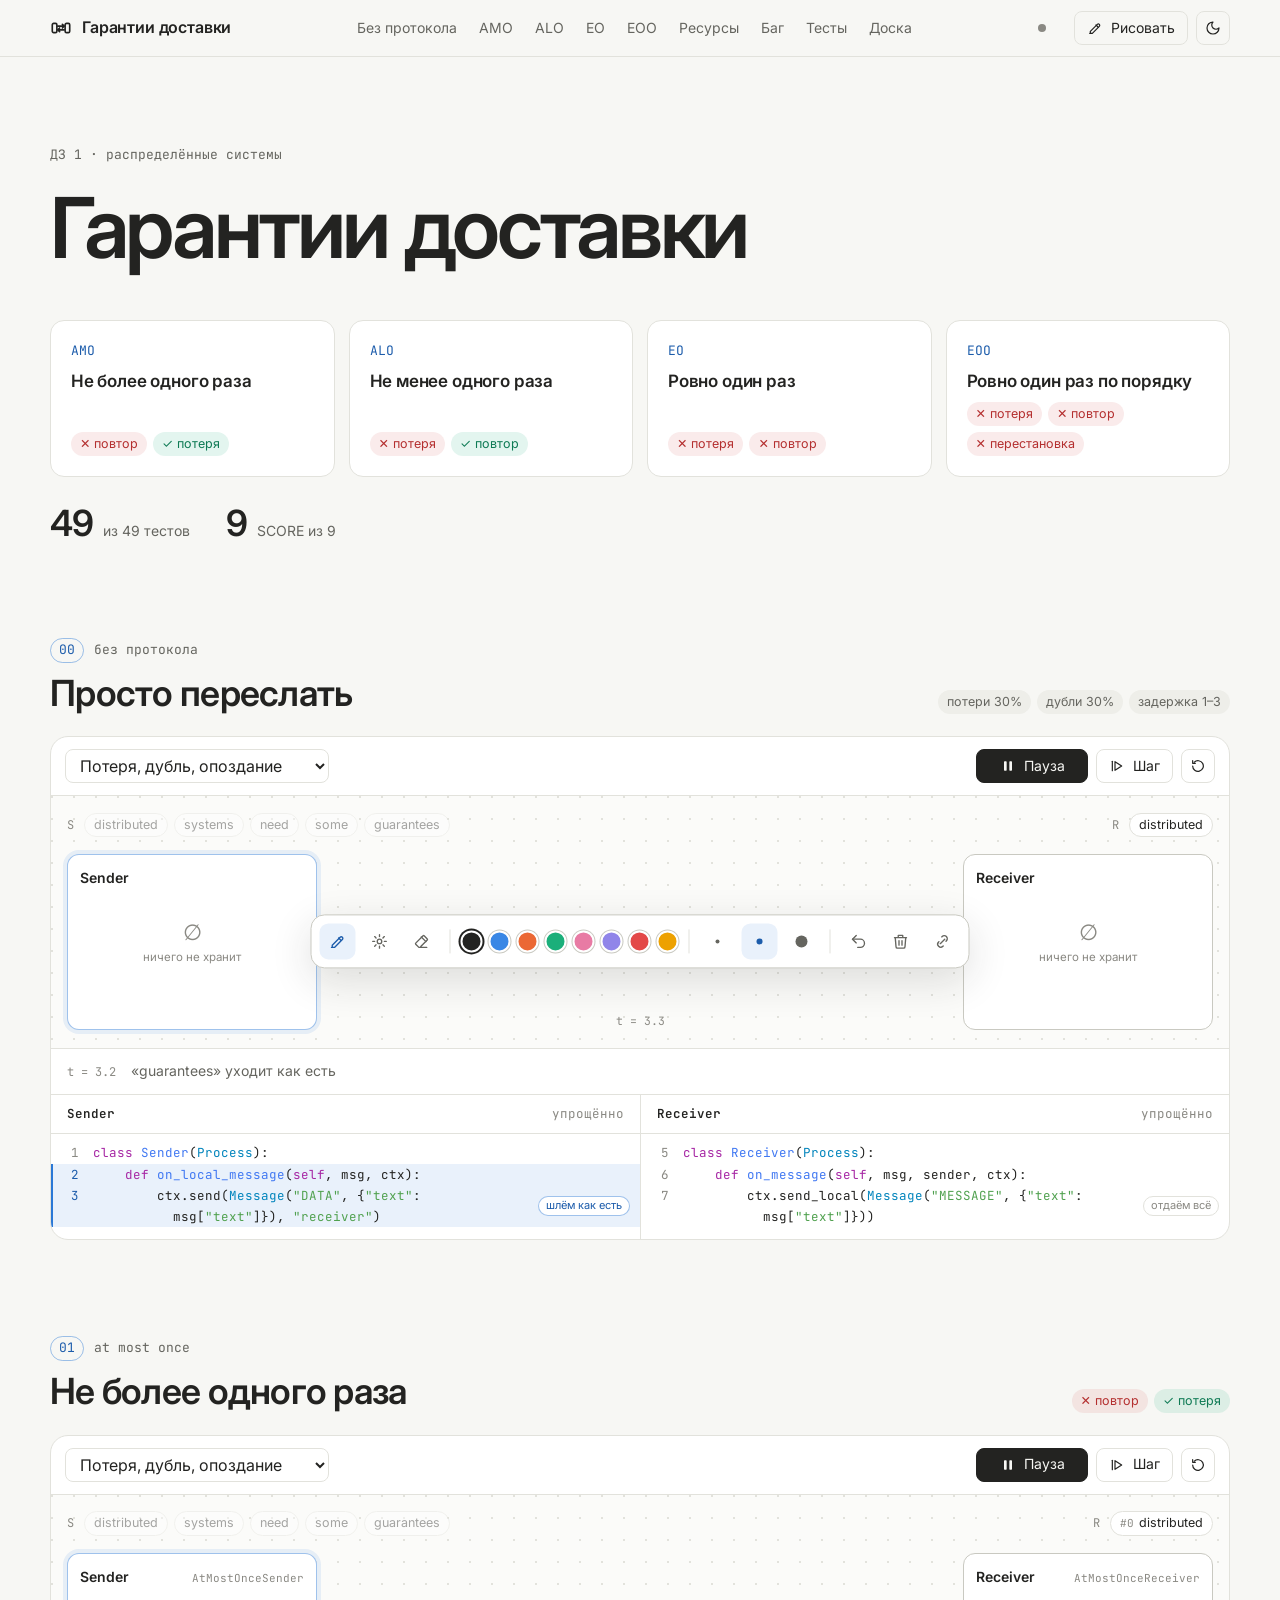
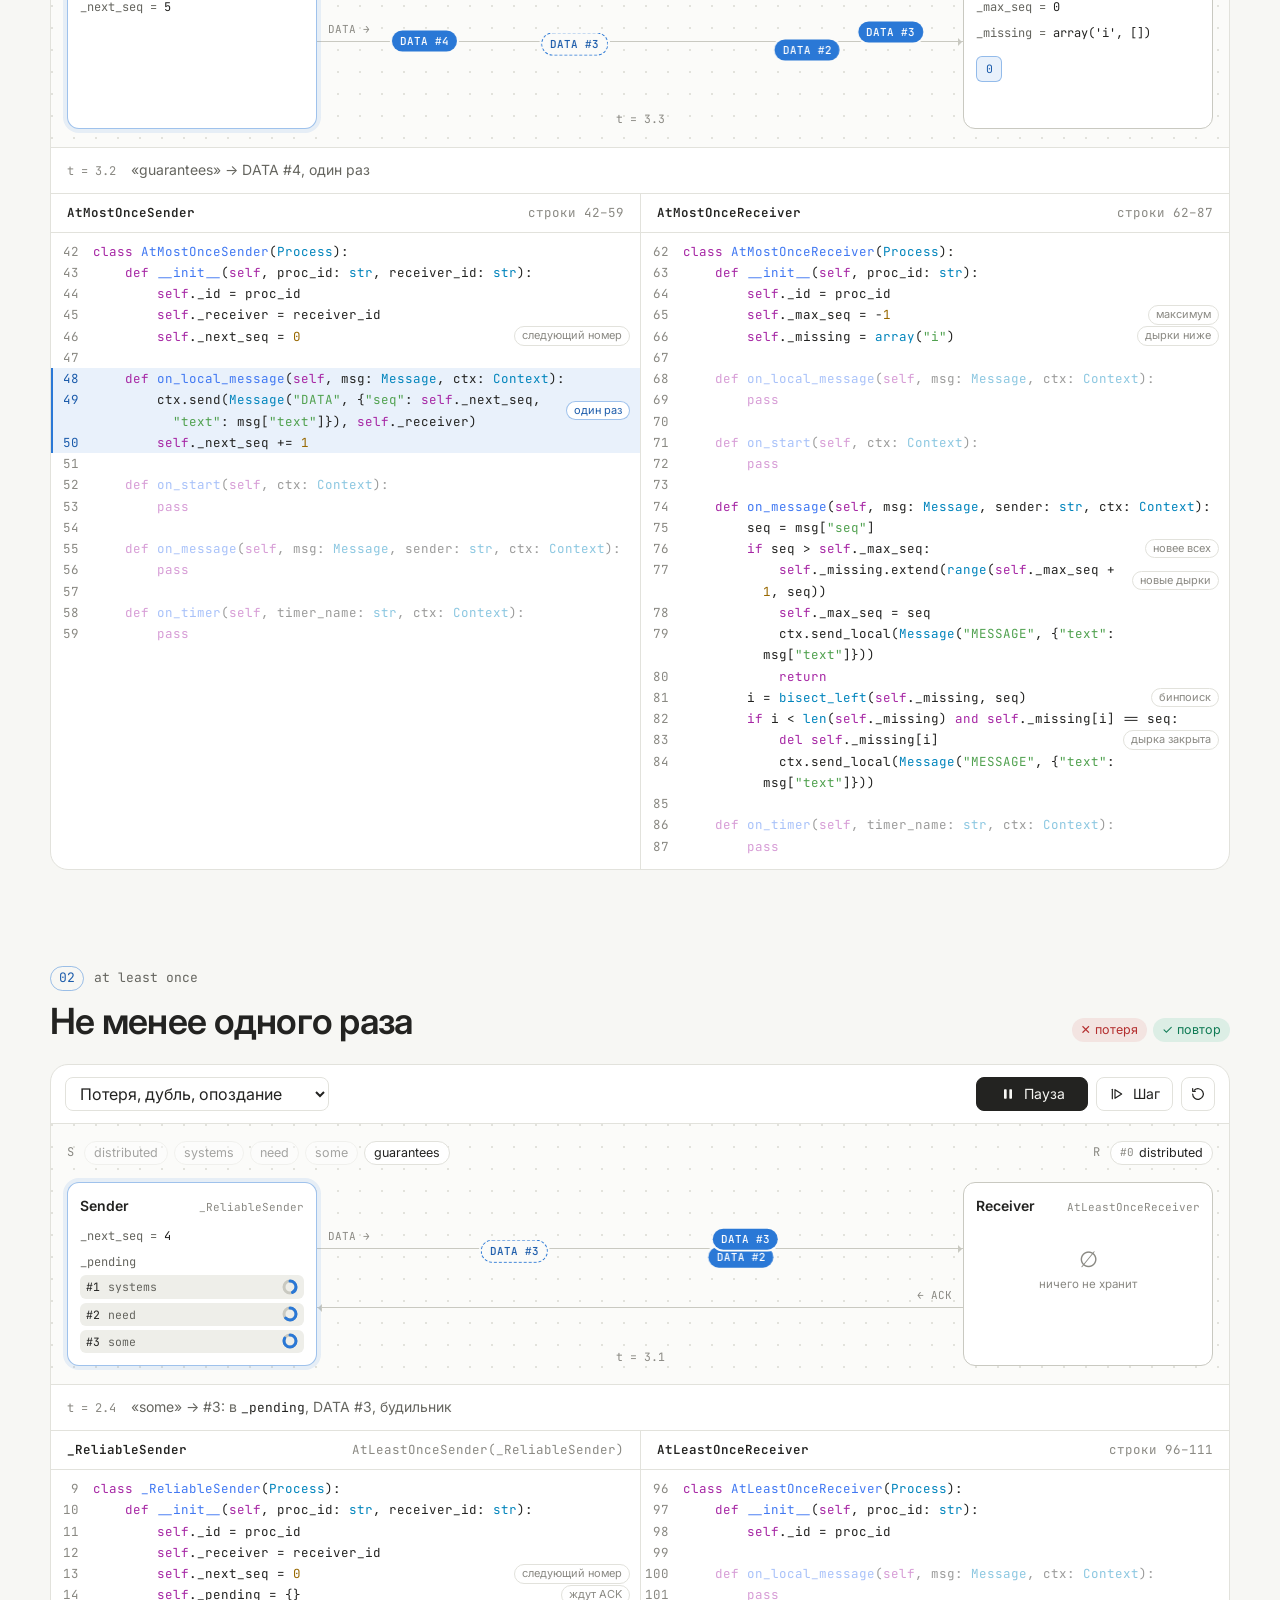
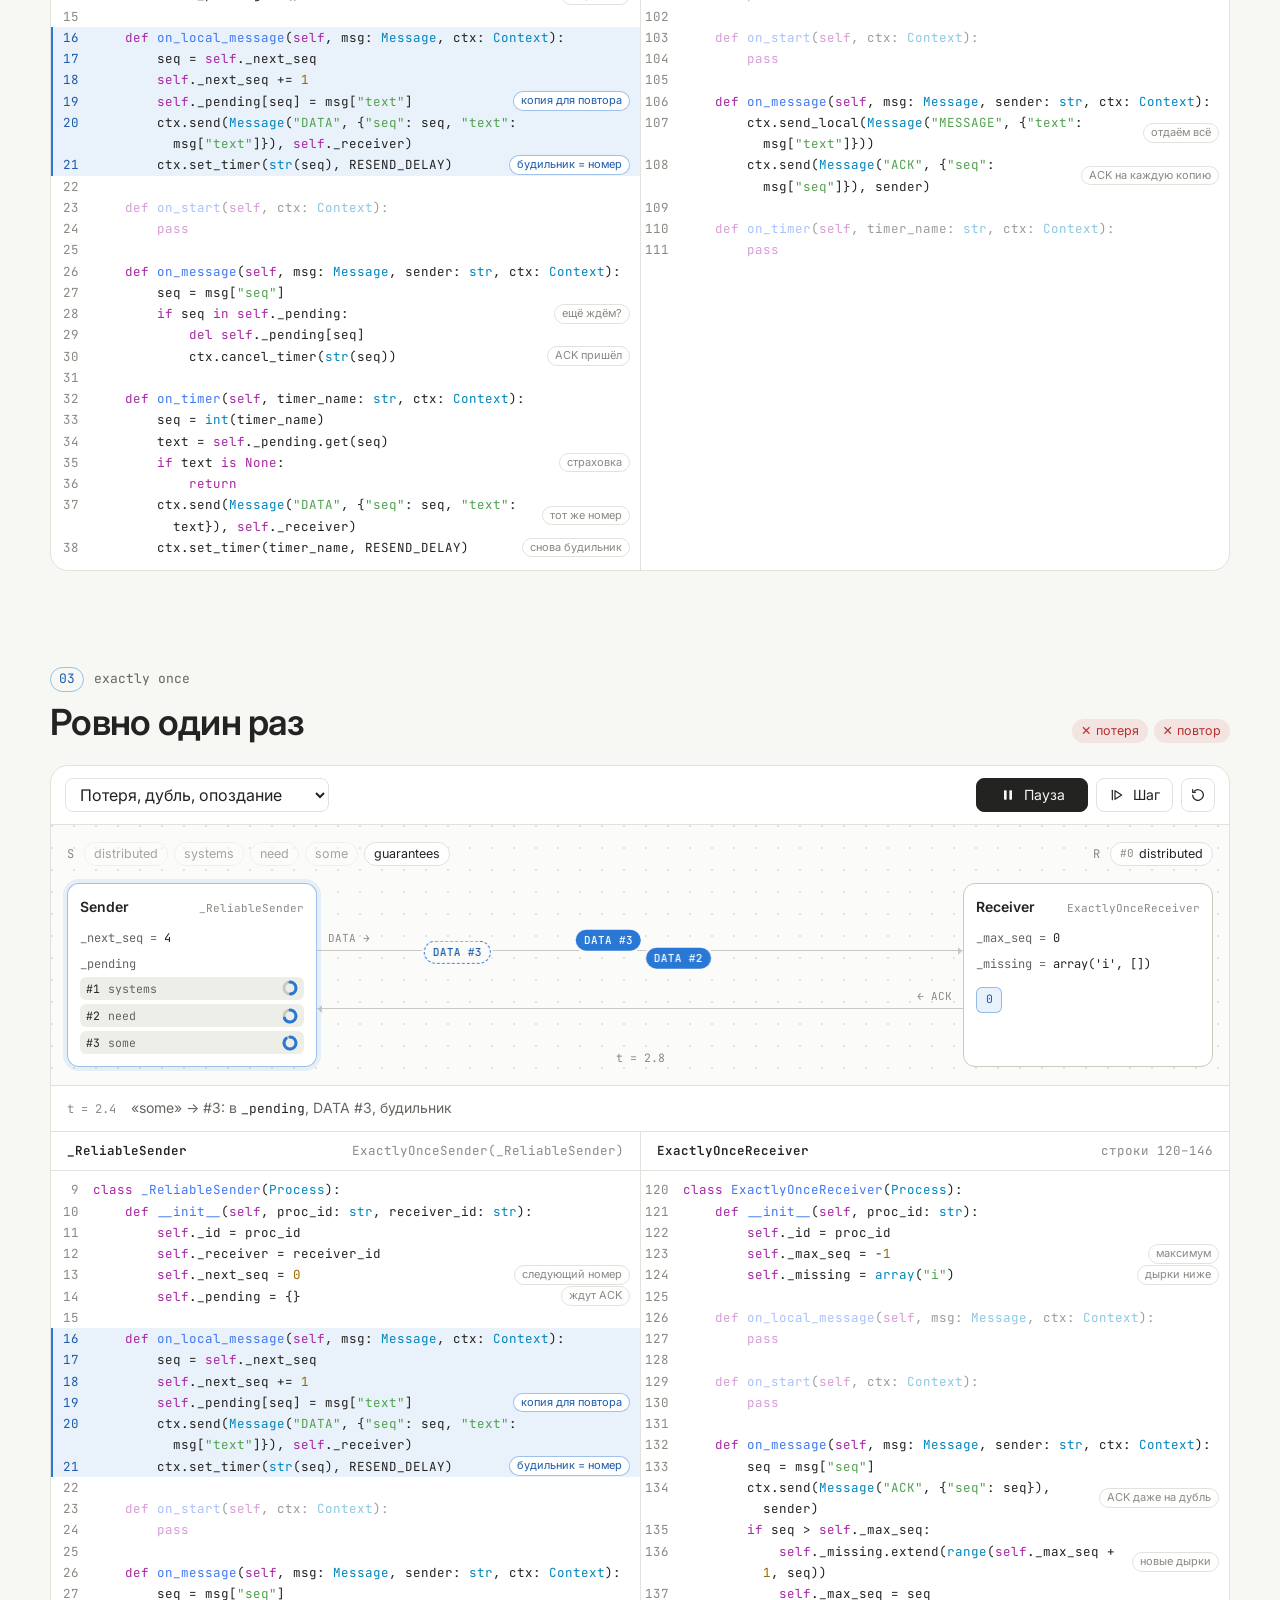
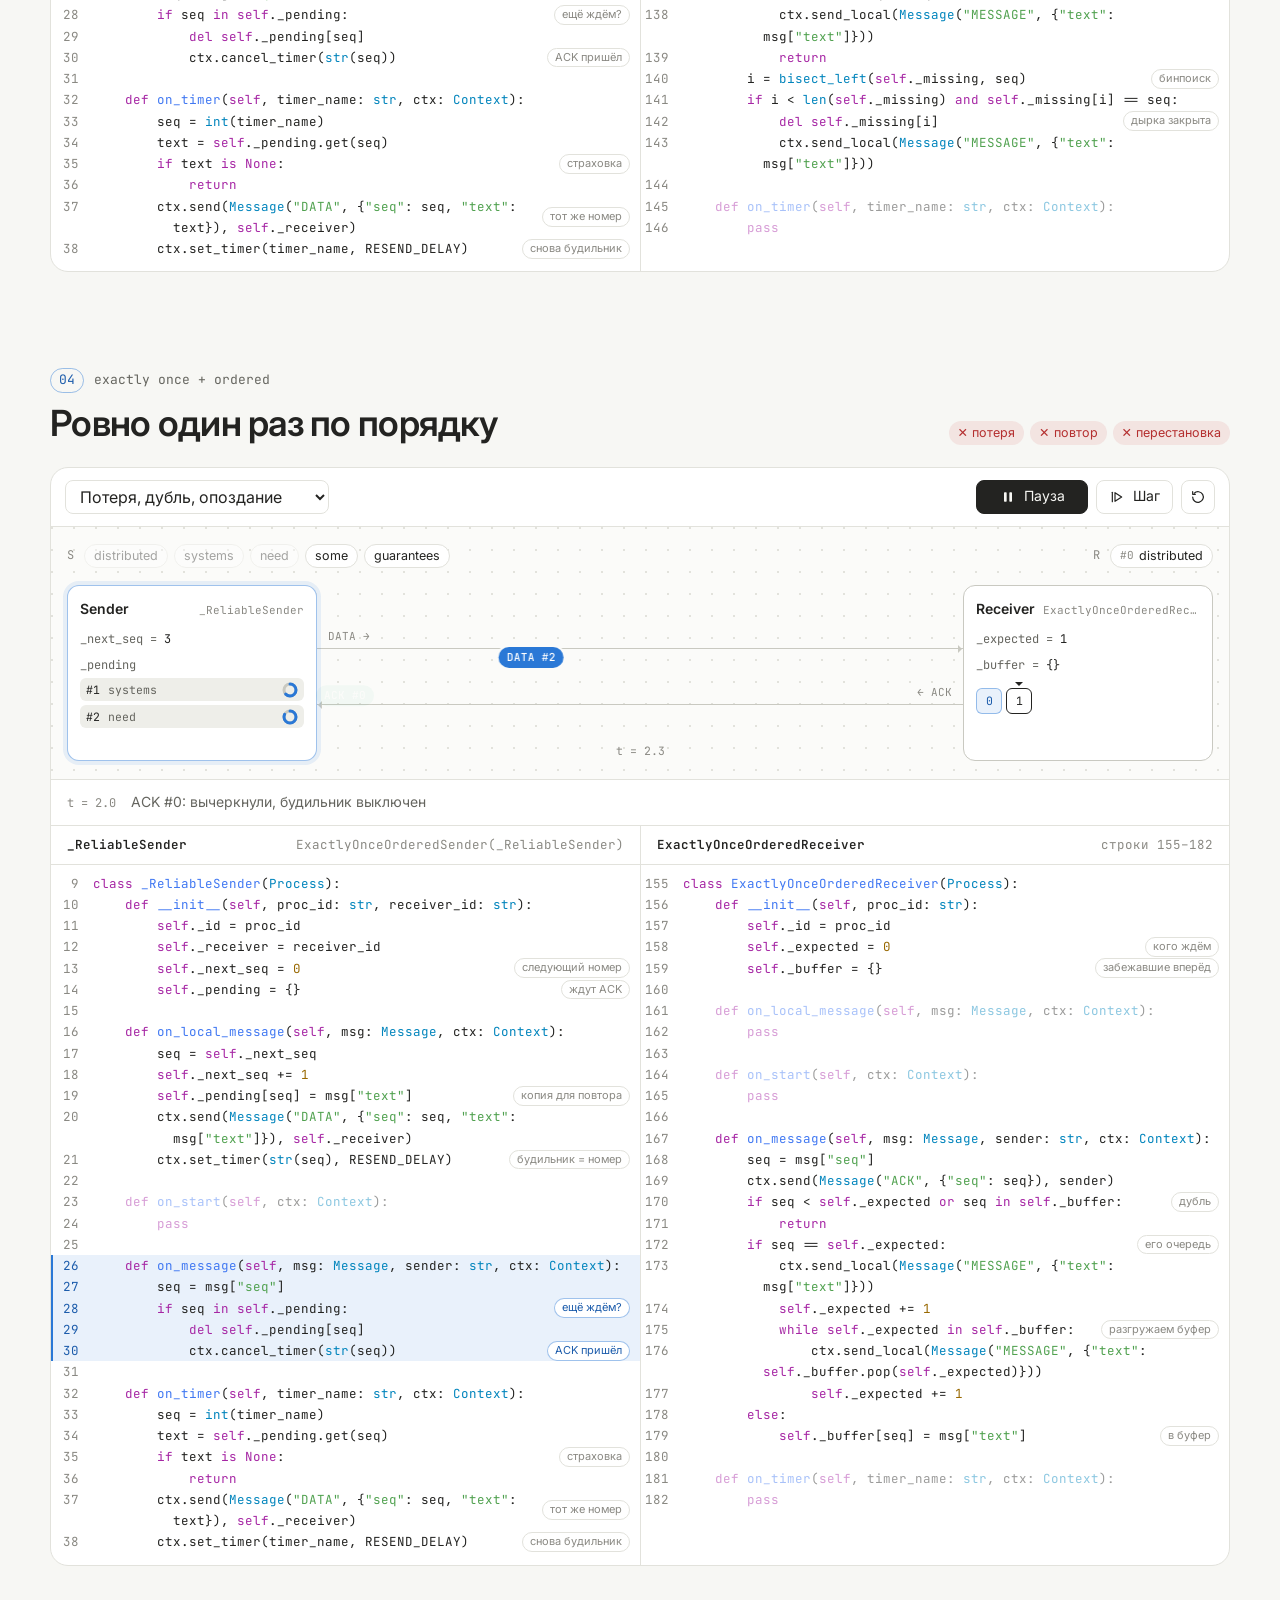
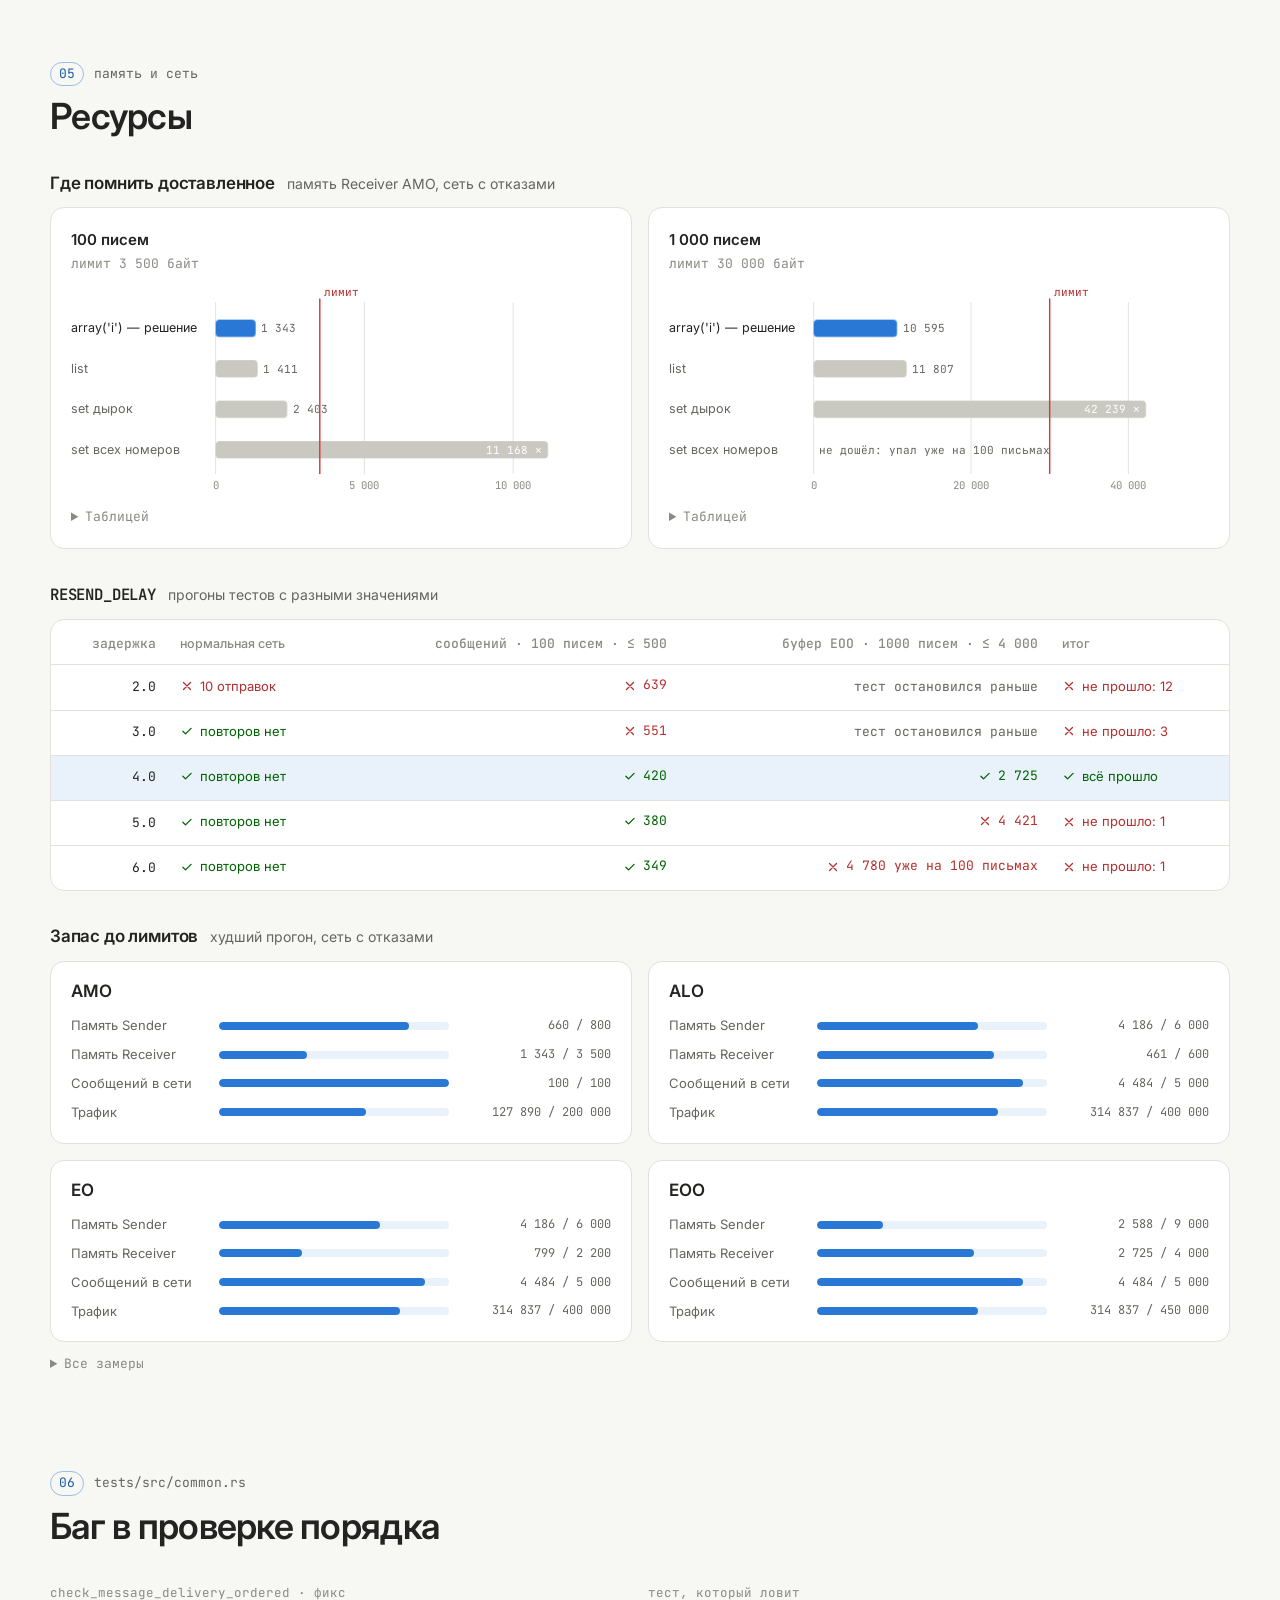
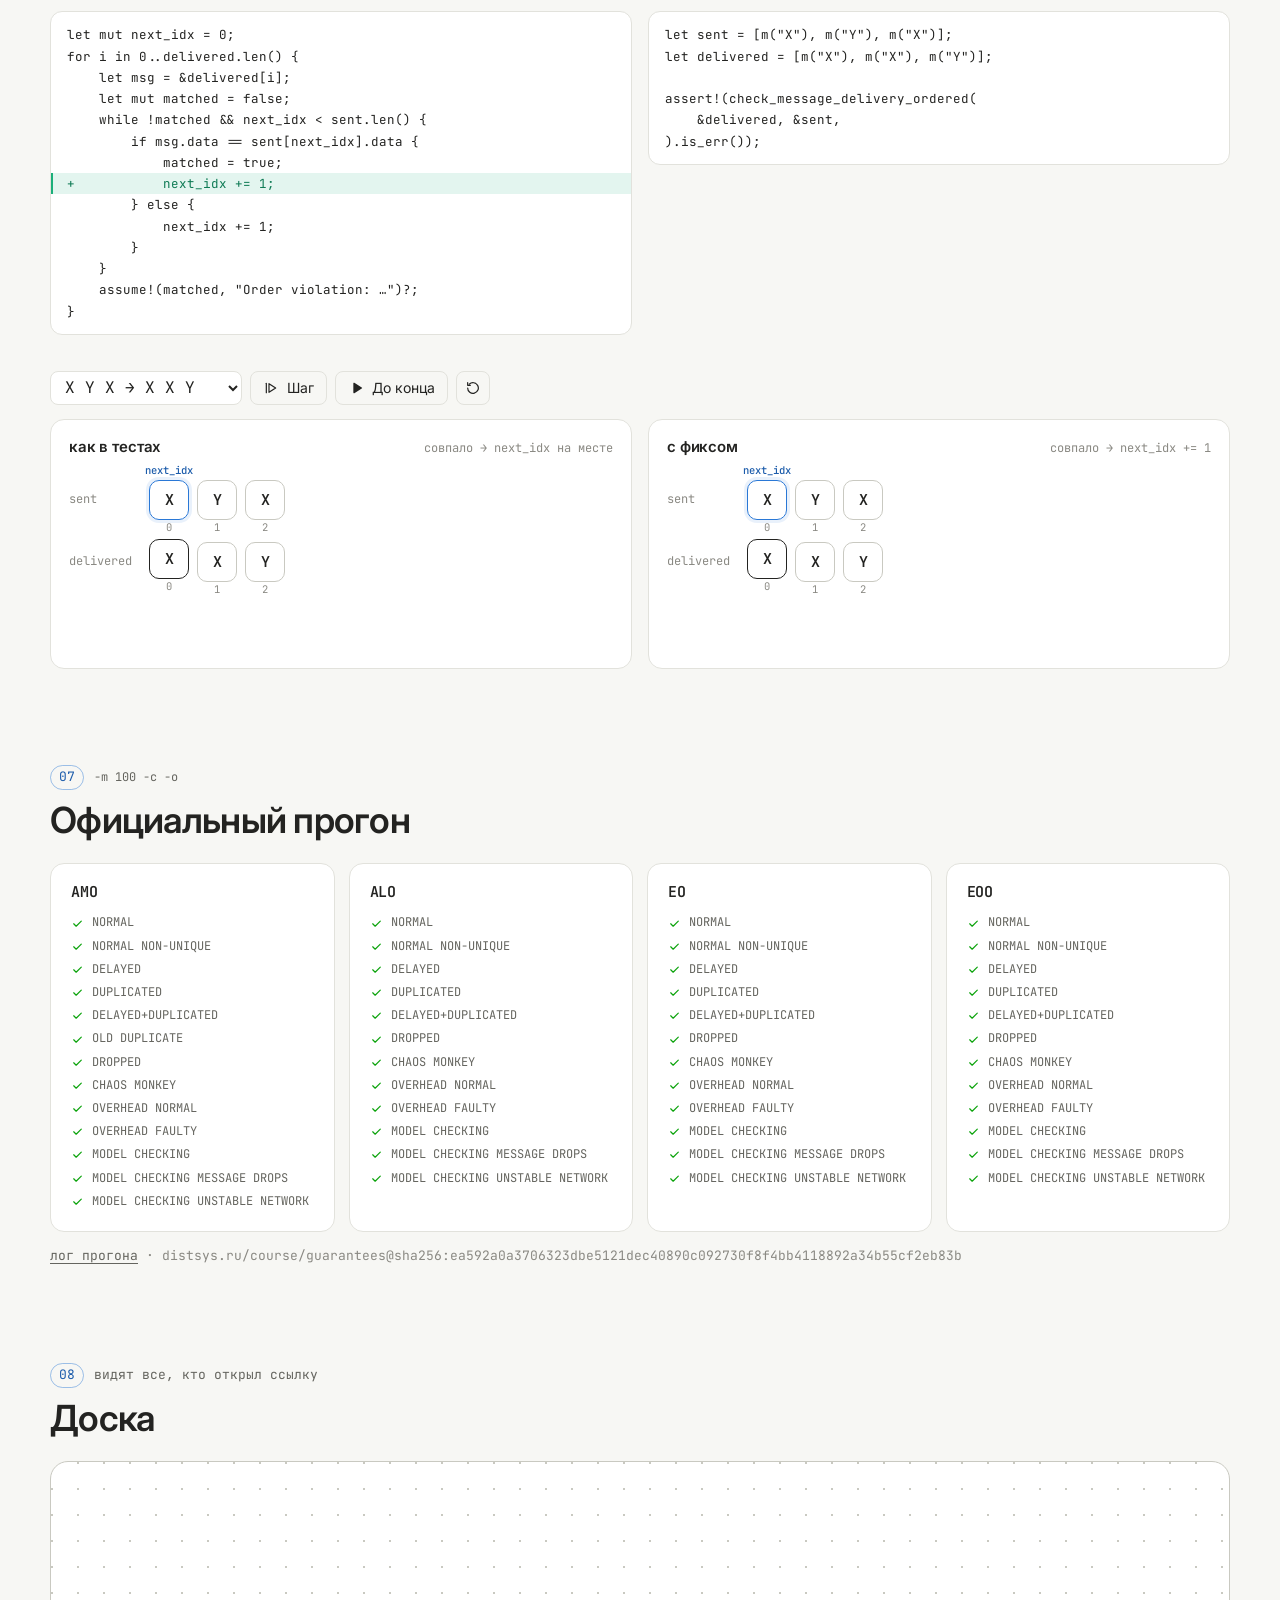
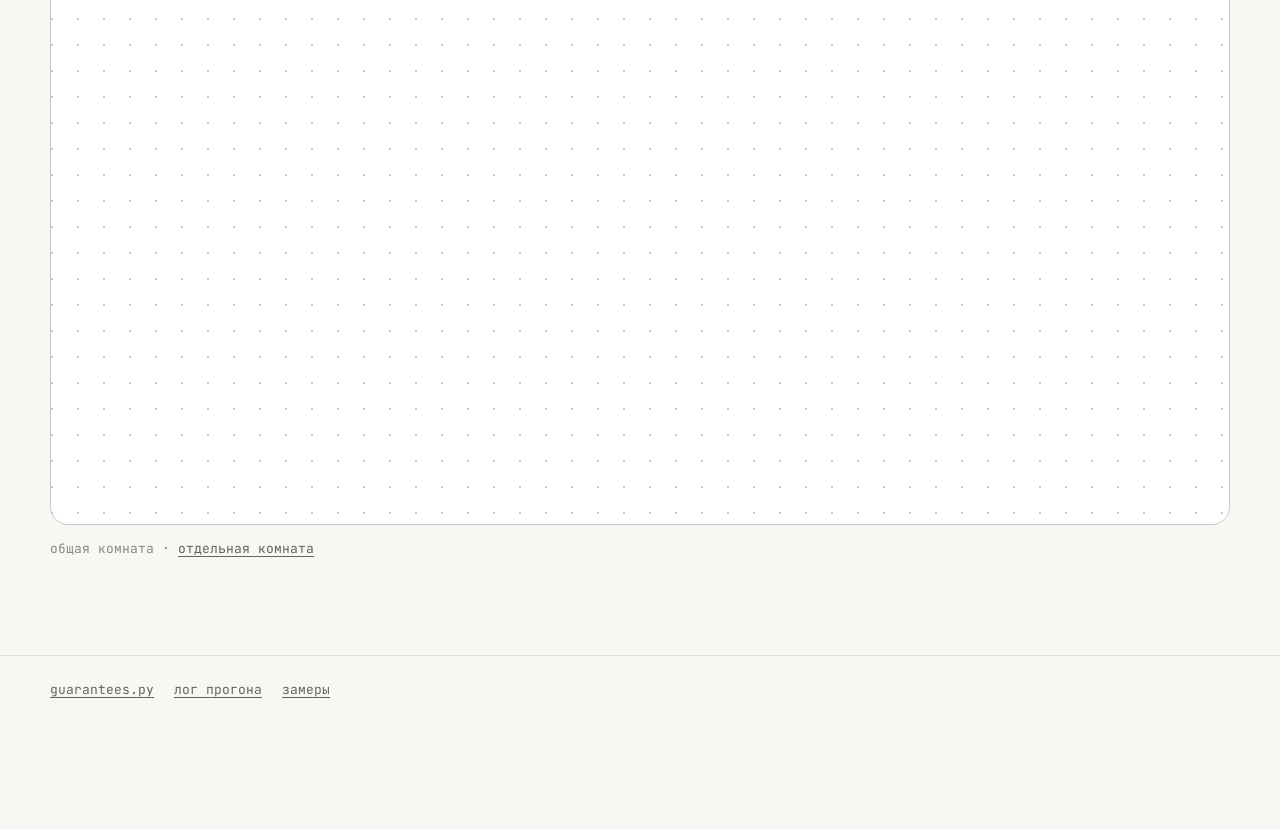
==== public/index.html @ 7477a8a5 "Add the defense page for the delivery guarantees homework Live simulations of AMO, ALO, EO and EOO r" ====
<!DOCTYPE html>
<html lang="ru" data-theme="dark">
<head>
<meta charset="utf-8">
<meta name="viewport" content="width=device-width, initial-scale=1, viewport-fit=cover">
<meta name="robots" content="noindex, nofollow">
<title>Гарантии доставки</title>
<meta name="description" content="AMO, ALO, EO и EOO в живой симуляции поверх настоящего кода решения.">
<link rel="icon" href="favicon.svg" type="image/svg+xml">
<link rel="preconnect" href="https://fonts.googleapis.com">
<link rel="preconnect" href="https://fonts.gstatic.com" crossorigin>
<link rel="stylesheet" href="https://fonts.googleapis.com/css2?family=Inter:wght@400;500;600&family=JetBrains+Mono:wght@400;500;600&display=swap">
<link rel="stylesheet" href="styles.css">
<script src="theme.js"></script>
<script type="module" src="app.js"></script>
</head>
<body>

<svg class="sr-only" aria-hidden="true" focusable="false">
  <symbol id="i-logo" viewBox="0 0 24 24" fill="none" stroke="currentColor" stroke-width="1.8" stroke-linecap="round" stroke-linejoin="round"><rect x="2.5" y="7" width="5" height="10" rx="1.5"/><rect x="16.5" y="7" width="5" height="10" rx="1.5"/><path d="M8.5 10h7m-2-2 2 2-2 2M15.5 14h-7m2 2-2-2 2-2"/></symbol>
  <symbol id="i-pen" viewBox="0 0 24 24" fill="none" stroke="currentColor" stroke-width="1.8" stroke-linecap="round" stroke-linejoin="round"><path d="M4 20h4L18.5 9.5a2.12 2.12 0 0 0-3-3L5 17v3"/><path d="m13.5 7.5 3 3"/></symbol>
  <symbol id="i-laser" viewBox="0 0 24 24" fill="none" stroke="currentColor" stroke-width="1.8" stroke-linecap="round" stroke-linejoin="round"><circle cx="12" cy="12" r="3"/><path d="M12 3v2.5M12 18.5V21M3 12h2.5M18.5 12H21M5.6 5.6l1.8 1.8M16.6 16.6l1.8 1.8M5.6 18.4l1.8-1.8M16.6 7.4l1.8-1.8"/></symbol>
  <symbol id="i-eraser" viewBox="0 0 24 24" fill="none" stroke="currentColor" stroke-width="1.8" stroke-linecap="round" stroke-linejoin="round"><path d="M19 20H8.5l-4.2-4.3a1 1 0 0 1 0-1.4l9.8-9.8a1 1 0 0 1 1.4 0l4.2 4.2a1 1 0 0 1 0 1.4L11 18.8"/><path d="m18 12.3-6.3-6.3"/></symbol>
  <symbol id="i-undo" viewBox="0 0 24 24" fill="none" stroke="currentColor" stroke-width="1.8" stroke-linecap="round" stroke-linejoin="round"><path d="M9 14 4 9l5-5"/><path d="M4 9h10.5a5.5 5.5 0 0 1 0 11H11"/></symbol>
  <symbol id="i-trash" viewBox="0 0 24 24" fill="none" stroke="currentColor" stroke-width="1.8" stroke-linecap="round" stroke-linejoin="round"><path d="M4 7h16M10 11v6M14 11v6M5 7l1 12a2 2 0 0 0 2 2h8a2 2 0 0 0 2-2l1-12M9 7V4h6v3"/></symbol>
  <symbol id="i-link" viewBox="0 0 24 24" fill="none" stroke="currentColor" stroke-width="1.8" stroke-linecap="round" stroke-linejoin="round"><path d="m9 15 6-6"/><path d="m11 6 .5-.5a4 4 0 0 1 5.7 5.7l-.5.5M13 18l-.5.5a4 4 0 0 1-5.7-5.7l.5-.5"/></symbol>
  <symbol id="i-sun" viewBox="0 0 24 24" fill="none" stroke="currentColor" stroke-width="1.8" stroke-linecap="round" stroke-linejoin="round"><circle cx="12" cy="12" r="4"/><path d="M12 2v2M12 20v2M4.9 4.9l1.4 1.4M17.7 17.7l1.4 1.4M2 12h2M20 12h2M4.9 19.1l1.4-1.4M17.7 6.3l1.4-1.4"/></symbol>
  <symbol id="i-moon" viewBox="0 0 24 24" fill="none" stroke="currentColor" stroke-width="1.8" stroke-linecap="round" stroke-linejoin="round"><path d="M12 3a6 6 0 0 0 9 9 9 9 0 1 1-9-9z"/></symbol>
  <symbol id="i-play" viewBox="0 0 24 24" fill="currentColor"><path d="M8 5.14v13.72a1 1 0 0 0 1.52.85l11.1-6.86a1 1 0 0 0 0-1.7L9.52 4.29A1 1 0 0 0 8 5.14z"/></symbol>
  <symbol id="i-pause" viewBox="0 0 24 24" fill="currentColor"><rect x="6" y="5" width="4" height="14" rx="1"/><rect x="14" y="5" width="4" height="14" rx="1"/></symbol>
  <symbol id="i-step" viewBox="0 0 24 24" fill="none" stroke="currentColor" stroke-width="1.8" stroke-linecap="round" stroke-linejoin="round"><path d="M5 5v14"/><path d="M9 5.5v13l10-6.5z"/></symbol>
  <symbol id="i-reset" viewBox="0 0 24 24" fill="none" stroke="currentColor" stroke-width="1.8" stroke-linecap="round" stroke-linejoin="round"><path d="M4 12a8 8 0 1 0 2.4-5.7"/><path d="M4 4v4h4"/></symbol>
  <symbol id="i-check" viewBox="0 0 24 24" fill="none" stroke="currentColor" stroke-width="2.2" stroke-linecap="round" stroke-linejoin="round"><path d="m5 12.5 4.5 4.5L19 7.5"/></symbol>
  <symbol id="i-x" viewBox="0 0 24 24" fill="none" stroke="currentColor" stroke-width="2.2" stroke-linecap="round" stroke-linejoin="round"><path d="M6 6l12 12M18 6 6 18"/></symbol>
  <symbol id="i-cursor" viewBox="0 0 24 24"><path d="M4 2.5 10.2 20l2.6-7.2L20 10.2z" stroke="#fff" stroke-width="1.4" stroke-linejoin="round"/></symbol>
</svg>

<header class="bar">
  <div class="wrap bar-inner">
    <a class="brand" href="#top"><svg aria-hidden="true"><use href="#i-logo"/></svg><span>Гарантии доставки</span></a>
    <nav class="nav" aria-label="Разделы">
      <a href="#model">Без протокола</a>
      <a href="#amo">AMO</a>
      <a href="#alo">ALO</a>
      <a href="#eo">EO</a>
      <a href="#eoo">EOO</a>
      <a href="#resources">Ресурсы</a>
      <a href="#bug">Баг</a>
      <a href="#results">Тесты</a>
      <a href="#board">Доска</a>
    </nav>
    <div class="bar-tools">
      <span class="status-dot" id="status" title="Нет связи с доской"></span>
      <div class="peers" id="peers" aria-label="Кто сейчас на странице"></div>
      <button class="chip-button" id="draw-toggle" type="button" aria-pressed="false" title="Рисовать поверх страницы — видят все, кто открыл ссылку (D)">
        <svg aria-hidden="true"><use href="#i-pen"/></svg><span class="label-text">Рисовать</span>
      </button>
      <button class="icon-button" id="theme-toggle" type="button" aria-label="Сменить тему">
        <svg class="theme-light-only" aria-hidden="true"><use href="#i-sun"/></svg>
        <svg class="theme-dark-only" aria-hidden="true"><use href="#i-moon"/></svg>
      </button>
    </div>
  </div>
</header>

<main>

<section class="chapter hero" id="top" data-anchor="hero">
  <div class="wrap">
    <p class="eyebrow">ДЗ 1 · распределённые системы</p>
    <h1>Гарантии доставки</h1>
    <div class="grid-4 guarantee-cards">
      <a class="card guarantee-card" href="#amo">
        <span class="abbr">AMO</span>
        <h3>Не более одного раза</h3>
        <div class="rule"><span class="no">повтор</span><span class="yes">потеря</span></div>
      </a>
      <a class="card guarantee-card" href="#alo">
        <span class="abbr">ALO</span>
        <h3>Не менее одного раза</h3>
        <div class="rule"><span class="no">потеря</span><span class="yes">повтор</span></div>
      </a>
      <a class="card guarantee-card" href="#eo">
        <span class="abbr">EO</span>
        <h3>Ровно один раз</h3>
        <div class="rule"><span class="no">потеря</span><span class="no">повтор</span></div>
      </a>
      <a class="card guarantee-card" href="#eoo">
        <span class="abbr">EOO</span>
        <h3>Ровно один раз по порядку</h3>
        <div class="rule"><span class="no">потеря</span><span class="no">повтор</span><span class="no">перестановка</span></div>
      </a>
    </div>
    <div class="kpis">
      <div class="kpi"><span class="kpi-value" data-value="passed">—</span><span class="kpi-label">из <span data-value="total">—</span> тестов</span></div>
      <div class="kpi"><span class="kpi-value" data-value="score">—</span><span class="kpi-label">SCORE из 9</span></div>
    </div>
  </div>
</section>

<section class="chapter" id="model" data-anchor="model">
  <div class="wrap">
    <div class="chapter-head">
      <p class="eyebrow"><span class="tag">00</span>без протокола</p>
      <h2>Просто переслать</h2>
      <div class="rule"><span>потери 30%</span><span>дубли 30%</span><span>задержка 1–3</span></div>
    </div>
    <div class="lab" data-lab="naive"></div>
  </div>
</section>

<section class="chapter" id="amo" data-anchor="amo">
  <div class="wrap">
    <div class="chapter-head">
      <p class="eyebrow"><span class="tag">01</span>at most once</p>
      <h2>Не более одного раза</h2>
      <div class="rule"><span class="no">повтор</span><span class="yes">потеря</span></div>
    </div>
    <div class="lab" data-lab="amo"></div>
  </div>
</section>

<section class="chapter" id="alo" data-anchor="alo">
  <div class="wrap">
    <div class="chapter-head">
      <p class="eyebrow"><span class="tag">02</span>at least once</p>
      <h2>Не менее одного раза</h2>
      <div class="rule"><span class="no">потеря</span><span class="yes">повтор</span></div>
    </div>
    <div class="lab" data-lab="alo"></div>
  </div>
</section>

<section class="chapter" id="eo" data-anchor="eo">
  <div class="wrap">
    <div class="chapter-head">
      <p class="eyebrow"><span class="tag">03</span>exactly once</p>
      <h2>Ровно один раз</h2>
      <div class="rule"><span class="no">потеря</span><span class="no">повтор</span></div>
    </div>
    <div class="lab" data-lab="eo"></div>
  </div>
</section>

<section class="chapter" id="eoo" data-anchor="eoo">
  <div class="wrap">
    <div class="chapter-head">
      <p class="eyebrow"><span class="tag">04</span>exactly once + ordered</p>
      <h2>Ровно один раз по порядку</h2>
      <div class="rule"><span class="no">потеря</span><span class="no">повтор</span><span class="no">перестановка</span></div>
    </div>
    <div class="lab" data-lab="eoo"></div>
  </div>
</section>

<section class="chapter" id="resources" data-anchor="resources">
  <div class="wrap">
    <div class="chapter-head">
      <p class="eyebrow"><span class="tag">05</span>память и сеть</p>
      <h2>Ресурсы</h2>
    </div>

    <div class="block">
      <h3>Где помнить доставленное <span class="h-note">память Receiver AMO, сеть с отказами</span></h3>
      <div class="grid-2">
        <div class="card chart" id="chart-storage-100"></div>
        <div class="card chart" id="chart-storage-1000"></div>
      </div>
    </div>

    <div class="block">
      <h3><code>RESEND_DELAY</code> <span class="h-note">прогоны тестов с разными значениями</span></h3>
      <div class="card table-card" id="delay-table"></div>
    </div>

    <div class="block">
      <h3>Запас до лимитов <span class="h-note">худший прогон, сеть с отказами</span></h3>
      <div class="grid-2" id="meters"></div>
      <details class="table-view">
        <summary>Все замеры</summary>
        <div class="card table-card" id="overhead-table"></div>
      </details>
    </div>
  </div>
</section>

<section class="chapter" id="bug" data-anchor="bug">
  <div class="wrap">
    <div class="chapter-head">
      <p class="eyebrow"><span class="tag">06</span>tests/src/common.rs</p>
      <h2>Баг в проверке порядка</h2>
    </div>

    <div class="grid-2 block">
      <div>
        <div class="code-label">check_message_delivery_ordered · фикс</div>
<pre class="diff" aria-label="Исправление"><span class="ln">let mut next_idx = 0;</span><span class="ln">for i in 0..delivered.len() {</span><span class="ln">    let msg = &amp;delivered[i];</span><span class="ln">    let mut matched = false;</span><span class="ln">    while !matched &amp;&amp; next_idx &lt; sent.len() {</span><span class="ln">        if msg.data == sent[next_idx].data {</span><span class="ln">            matched = true;</span><span class="ln add">+           next_idx += 1;</span><span class="ln">        } else {</span><span class="ln">            next_idx += 1;</span><span class="ln">        }</span><span class="ln">    }</span><span class="ln">    assume!(matched, "Order violation: …")?;</span><span class="ln">}</span></pre>
      </div>
      <div>
        <div class="code-label">тест, который ловит</div>
<pre class="diff"><span class="ln">let sent = [m("X"), m("Y"), m("X")];</span><span class="ln">let delivered = [m("X"), m("X"), m("Y")];</span><span class="ln"> </span><span class="ln">assert!(check_message_delivery_ordered(</span><span class="ln">    &amp;delivered, &amp;sent,</span><span class="ln">).is_err());</span></pre>
      </div>
    </div>

    <div class="block">
      <div class="checker-controls">
        <select id="checker-preset" aria-label="Пример">
          <option value="trap">X Y X → X X Y</option>
          <option value="fair">X Y X → X Y X</option>
          <option value="swap">A B C → B A C</option>
        </select>
        <button class="chip-button" id="checker-step" type="button"><svg aria-hidden="true"><use href="#i-step"/></svg><span>Шаг</span></button>
        <button class="chip-button" id="checker-run" type="button"><svg aria-hidden="true"><use href="#i-play"/></svg><span>До конца</span></button>
        <button class="icon-button" id="checker-reset" type="button" aria-label="Заново" title="Заново"><svg aria-hidden="true"><use href="#i-reset"/></svg></button>
      </div>
      <div class="checker">
        <div class="card" data-checker="original"></div>
        <div class="card" data-checker="fixed"></div>
      </div>
    </div>
  </div>
</section>

<section class="chapter" id="results" data-anchor="results">
  <div class="wrap">
    <div class="chapter-head">
      <p class="eyebrow"><span class="tag">07</span><code>-m 100 -c -o</code></p>
      <h2>Официальный прогон</h2>
    </div>
    <div class="tests-grid" id="tests-grid"></div>
    <p class="fine"><a href="data/logs/full-4.0.log">лог прогона</a> · <span data-value="image"></span></p>
  </div>
</section>

<section class="chapter" id="board-section" data-cursor="board-area">
  <div class="wrap">
    <div class="chapter-head">
      <p class="eyebrow"><span class="tag">08</span>видят все, кто открыл ссылку</p>
      <h2 id="board">Доска</h2>
    </div>
    <div class="board-wrap">
      <div class="board" data-anchor="board"></div>
    </div>
    <p class="fine" id="room-line"></p>
  </div>
</section>

</main>

<footer>
  <div class="wrap">
    <nav aria-label="Материалы">
      <a href="data/guarantees.py">guarantees.py</a>
      <a href="data/logs/full-4.0.log">лог прогона</a>
      <a href="data/results.json">замеры</a>
    </nav>
  </div>
</footer>

<div class="dock" id="dock" aria-label="Инструменты рисования">
  <button class="tool" type="button" data-tool="pen" aria-pressed="true" title="Перо (P)"><svg aria-hidden="true"><use href="#i-pen"/></svg></button>
  <button class="tool" type="button" data-tool="laser" aria-pressed="false" title="Указка: след исчезает сам (L)"><svg aria-hidden="true"><use href="#i-laser"/></svg></button>
  <button class="tool" type="button" data-tool="eraser" aria-pressed="false" title="Ластик (E)"><svg aria-hidden="true"><use href="#i-eraser"/></svg></button>
  <span class="sep"></span>
  <span id="swatches" class="dock-group"></span>
  <span class="sep"></span>
  <span id="widths" class="dock-group"></span>
  <span class="sep"></span>
  <button class="tool" type="button" id="undo" title="Отменить мой последний штрих (Ctrl+Z)"><svg aria-hidden="true"><use href="#i-undo"/></svg></button>
  <button class="tool" type="button" id="clear" title="Стереть всё"><svg aria-hidden="true"><use href="#i-trash"/></svg></button>
  <button class="tool" type="button" id="share" title="Скопировать ссылку на комнату"><svg aria-hidden="true"><use href="#i-link"/></svg></button>
  <span class="dock-note" id="dock-note"></span>
</div>

<div class="toast" id="toast" role="status" aria-live="polite"></div>
<div class="tooltip" id="tooltip" role="tooltip"></div>

</body>
</html>
---- public/styles.css ----
*, *::before, *::after { box-sizing: border-box; }

:root {
  color-scheme: dark;
  --page: #151515;
  --surface: #20201e;
  --inset: #1a1a19;
  --hover: #272727;
  --line: #333330;
  --line-strong: #41413e;
  --ink: #eeeeeb;
  --muted: #aaa9a5;
  --faint: #7d7c78;
  --focus: #d4d4ce;
  --accent: #3987e5;
  --accent-ink: #8fbcf2;
  --accent-soft: rgba(57, 135, 229, .16);
  --accent-line: rgba(57, 135, 229, .5);
  --ack: #199e70;
  --ack-ink: #6fd0a9;
  --ack-soft: rgba(25, 158, 112, .16);
  --good: #0ca30c;
  --good-ink: #5fcf5f;
  --bad: #d03b3b;
  --bad-ink: #ef8a8a;
  --bad-soft: rgba(208, 59, 59, .16);
  --buffer: rgba(201, 133, 0, .2);
  --buffer-line: #c98500;
  --shadow: 0 12px 40px rgba(0, 0, 0, .45);
  --bar: rgba(21, 21, 21, .78);
  --radius: 8px;
  --card-radius: 14px;
  --sans: "Inter", system-ui, -apple-system, "Segoe UI", sans-serif;
  --mono: "JetBrains Mono", ui-monospace, "Cascadia Mono", Consolas, monospace;
  --width: 1180px;
  --gutter: clamp(16px, 4vw, 32px);
}

:root[data-theme="light"] {
  color-scheme: light;
  --page: #f7f7f4;
  --surface: #ffffff;
  --inset: #fbfbf9;
  --hover: #eeeee9;
  --line: #e2e2dc;
  --line-strong: #c9c9c1;
  --ink: #232321;
  --muted: #65655f;
  --faint: #8a8983;
  --focus: #565652;
  --accent: #2a78d6;
  --accent-ink: #1c5cab;
  --accent-soft: rgba(42, 120, 214, .1);
  --accent-line: rgba(42, 120, 214, .45);
  --ack: #1baf7a;
  --ack-ink: #0e7a54;
  --ack-soft: rgba(27, 175, 122, .12);
  --good: #0ca30c;
  --good-ink: #006300;
  --bad: #d03b3b;
  --bad-ink: #b42f2f;
  --bad-soft: rgba(208, 59, 59, .1);
  --buffer: rgba(237, 161, 0, .18);
  --buffer-line: #b07400;
  --shadow: 0 12px 40px rgba(35, 35, 33, .14);
  --bar: rgba(247, 247, 244, .82);
}

html { scroll-behavior: smooth; scroll-padding-top: 68px; }

body {
  margin: 0;
  background: var(--page);
  color: var(--ink);
  font-family: var(--sans);
  font-size: 16px;
  line-height: 1.6;
  -webkit-font-smoothing: antialiased;
  overflow-x: hidden;
}

a { color: var(--accent-ink); text-decoration-thickness: 1px; text-underline-offset: 3px; }
a:hover { color: var(--ink); }

code, pre { font-family: var(--mono); }
:not(pre) > code { font-size: .92em; }
button, select, input { font: inherit; color: inherit; }
:focus-visible { outline: 2px solid var(--focus); outline-offset: 2px; border-radius: 6px; }

.sr-only {
  position: absolute;
  width: 1px;
  height: 1px;
  overflow: hidden;
  clip-path: inset(50%);
  white-space: nowrap;
}

.wrap { width: min(var(--width), 100% - 2 * var(--gutter)); margin-inline: auto; }

.bar {
  position: sticky;
  top: 0;
  z-index: 40;
  background: var(--bar);
  backdrop-filter: saturate(1.4) blur(14px);
  -webkit-backdrop-filter: saturate(1.4) blur(14px);
  border-bottom: 1px solid var(--line);
}
.bar-inner { display: flex; align-items: center; gap: 20px; height: 56px; }
.brand {
  display: flex;
  align-items: center;
  gap: 10px;
  color: var(--ink);
  text-decoration: none;
  font-weight: 600;
  letter-spacing: -.01em;
  white-space: nowrap;
}
.brand svg { width: 22px; height: 22px; flex: none; }
.nav { display: flex; gap: 2px; margin-inline: auto; }
.nav a {
  padding: 5px 10px;
  border-radius: var(--radius);
  color: var(--muted);
  text-decoration: none;
  font-size: 14px;
  white-space: nowrap;
  transition: color .15s, background .15s;
}
.nav a:hover { color: var(--ink); background: var(--hover); }
.nav a.current { color: var(--ink); background: var(--hover); }
.bar-tools { display: flex; align-items: center; gap: 8px; margin-left: auto; }
.nav + .bar-tools { margin-left: 0; }

.peers { display: flex; align-items: center; padding-right: 4px; }
.peer {
  display: grid;
  place-items: center;
  width: 28px;
  height: 28px;
  margin-left: -6px;
  border-radius: 50%;
  border: 2px solid var(--page);
  color: #fff;
  font-size: 11.5px;
  font-weight: 600;
}
.peer:first-child { margin-left: 0; }
.peer.me { cursor: pointer; }
.peer-more { background: var(--line-strong); color: var(--ink); }
.status-dot { width: 8px; height: 8px; margin-right: 8px; border-radius: 50%; background: var(--faint); transition: background .3s; }
.status-dot.online { background: var(--good); }

.icon-button, .chip-button {
  display: inline-flex;
  align-items: center;
  gap: 8px;
  height: 34px;
  padding: 0 12px;
  border: 1px solid var(--line);
  border-radius: var(--radius);
  background: transparent;
  color: var(--ink);
  font-size: 14px;
  cursor: pointer;
  white-space: nowrap;
  transition: background .15s, border-color .15s, color .15s;
}
.icon-button { width: 34px; padding: 0; justify-content: center; }
.icon-button:hover, .chip-button:hover { background: var(--hover); border-color: var(--line-strong); }
.chip-button[aria-pressed="true"] { background: var(--accent-soft); border-color: var(--accent-line); color: var(--accent-ink); }
.icon-button svg, .chip-button svg { width: 16px; height: 16px; flex: none; }
.theme-dark-only { display: none; }
:root[data-theme="light"] .theme-dark-only { display: block; }
:root[data-theme="light"] .theme-light-only { display: none; }

section.chapter { position: relative; padding: 88px 0 8px; }

.chapter-head {
  display: flex;
  flex-wrap: wrap;
  align-items: flex-end;
  justify-content: space-between;
  gap: 10px 24px;
}
.chapter-head .eyebrow { flex-basis: 100%; }

.eyebrow {
  display: flex;
  align-items: center;
  gap: 10px;
  margin: 0;
  color: var(--muted);
  font-family: var(--mono);
  font-size: 13px;
}
.eyebrow .tag {
  padding: 1px 8px;
  border: 1px solid var(--accent-line);
  border-radius: 999px;
  color: var(--accent-ink);
}
.eyebrow code { color: var(--muted); }

h1, h2, h3 { margin: 0; letter-spacing: -.02em; line-height: 1.15; }
h1 { font-size: clamp(44px, 8vw, 84px); font-weight: 600; letter-spacing: -.04em; margin-top: 14px; }
h2 { font-size: clamp(26px, 3.6vw, 36px); font-weight: 600; }
h3 { font-size: 17px; font-weight: 600; letter-spacing: -.01em; }
.h-note { margin-left: 8px; color: var(--muted); font-weight: 400; font-size: 14px; letter-spacing: 0; }
.fine { margin: 14px 0 0; color: var(--faint); font-size: 13px; font-family: var(--mono); overflow-wrap: anywhere; }
.fine a { color: var(--muted); }

.grid-2 { display: grid; grid-template-columns: repeat(2, minmax(0, 1fr)); gap: 16px; }
.grid-4 { display: grid; grid-template-columns: repeat(4, minmax(0, 1fr)); gap: 14px; }

.card {
  position: relative;
  padding: 20px;
  border: 1px solid var(--line);
  border-radius: var(--card-radius);
  background: var(--surface);
}

.block { margin-top: 36px; }
.block > h3 { margin-bottom: 14px; }

.rule { display: flex; gap: 6px; flex-wrap: wrap; }
.rule span {
  padding: 2px 9px;
  border-radius: 999px;
  background: var(--hover);
  color: var(--muted);
  font-size: 12.5px;
  white-space: nowrap;
}
.rule .yes { background: var(--ack-soft); color: var(--ack-ink); }
.rule .yes::before { content: "✓ "; }
.rule .no { background: var(--bad-soft); color: var(--bad-ink); }
.rule .no::before { content: "✕ "; }

.hero { padding-top: 80px; }
.guarantee-cards { margin-top: 44px; }
.guarantee-card {
  display: flex;
  flex-direction: column;
  gap: 10px;
  color: inherit;
  text-decoration: none;
  transition: border-color .2s, transform .2s;
}
.guarantee-card:hover { border-color: var(--accent-line); transform: translateY(-2px); color: inherit; }
.guarantee-card .abbr { font-family: var(--mono); color: var(--accent-ink); font-size: 13px; }
.guarantee-card h3 { font-size: 17px; }
.guarantee-card .rule { margin-top: auto; }

.kpis { display: flex; flex-wrap: wrap; gap: 8px 36px; margin-top: 28px; }
.kpi { display: flex; align-items: baseline; gap: 10px; }
.kpi-value { font-size: 36px; font-weight: 600; letter-spacing: -.03em; line-height: 1; }
.kpi-label { color: var(--muted); font-size: 14px; }

.lab {
  margin-top: 22px;
  border: 1px solid var(--line);
  border-radius: 18px;
  background: var(--surface);
  overflow: hidden;
}
.lab-head {
  display: flex;
  flex-wrap: wrap;
  align-items: center;
  justify-content: flex-end;
  gap: 8px;
  padding: 12px 14px;
  border-bottom: 1px solid var(--line);
}
.lab-head select {
  height: 34px;
  margin-right: auto;
  padding: 0 30px 0 10px;
  border: 1px solid var(--line);
  border-radius: var(--radius);
  background: var(--surface);
  cursor: pointer;
}
.play-button { min-width: 112px; justify-content: center; }
.play-button.primary { background: var(--ink); color: var(--page); border-color: var(--ink); }
.play-button.primary:hover { background: var(--muted); border-color: var(--muted); }

.stage {
  position: relative;
  display: grid;
  grid-template-columns: minmax(170px, 250px) minmax(90px, 1fr) minmax(170px, 250px);
  padding: 14px 16px 18px;
  background:
    radial-gradient(circle at 1px 1px, var(--line) 1px, transparent 0) 0 0 / 22px 22px,
    var(--inset);
}
.users {
  grid-column: 1 / -1;
  display: grid;
  grid-template-columns: minmax(0, 1fr) minmax(0, 1fr);
  gap: 16px;
  margin-bottom: 14px;
}
.user { display: flex; flex-wrap: wrap; align-items: center; gap: 6px; min-height: 30px; }
.user.r { justify-content: flex-end; }
.user-label { color: var(--faint); font-size: 12px; font-family: var(--mono); margin-right: 4px; }
.note {
  display: inline-flex;
  align-items: center;
  gap: 5px;
  padding: 2px 9px;
  border-radius: 999px;
  border: 1px solid var(--line);
  background: var(--surface);
  font-size: 12.5px;
  line-height: 1.45;
  transition: opacity .3s, background .3s, border-color .3s;
}
.note .seq { font-family: var(--mono); color: var(--faint); font-size: 11px; }
.note.given { opacity: .4; }
.note.fresh { animation: pop .45s ease; }
.note.dup { border-color: var(--buffer-line); background: var(--buffer); }
.note.dup::after { content: "×2"; font-family: var(--mono); font-size: 10.5px; color: var(--buffer-line); }
.note.lost { opacity: .55; text-decoration: line-through; border-style: dashed; border-color: var(--bad); }
@keyframes pop { 0% { transform: scale(.6); opacity: 0; } 60% { transform: scale(1.06); opacity: 1; } 100% { transform: none; } }

.proc {
  position: relative;
  z-index: 2;
  padding: 12px;
  border: 1px solid var(--line-strong);
  border-radius: 12px;
  background: var(--surface);
  min-height: 176px;
  transition: box-shadow .3s, border-color .3s;
}
.proc.active { border-color: var(--accent-line); box-shadow: 0 0 0 4px var(--accent-soft); }
.proc-name { display: flex; justify-content: space-between; align-items: baseline; gap: 8px; font-weight: 600; font-size: 14px; }
.proc-name small { color: var(--faint); font-weight: 400; font-family: var(--mono); font-size: 11px; overflow: hidden; text-overflow: ellipsis; white-space: nowrap; }
.vars { margin-top: 10px; display: grid; gap: 8px; }
.var { font-family: var(--mono); font-size: 12px; line-height: 1.5; }
.var-name { color: var(--muted); }
.var-value { color: var(--ink); overflow-wrap: anywhere; }
.var-value.changed { animation: flash 1s ease; }
@keyframes flash { 0% { background: var(--accent-soft); } 100% { background: transparent; } }
.stateless { display: grid; gap: 8px; justify-items: center; color: var(--faint); font-size: 22px; line-height: 1; margin-top: 22px; font-family: var(--mono); }
.stateless small { font-size: 11.5px; font-family: var(--sans); }

.pending { display: grid; gap: 4px; margin-top: 4px; }
.pending-row {
  display: flex;
  align-items: center;
  gap: 8px;
  padding: 3px 6px;
  border-radius: 6px;
  background: var(--hover);
  font-family: var(--mono);
  font-size: 11.5px;
}
.pending-row.fresh { animation: pop .35s ease; }
.pending-row .txt { flex: 1; min-width: 0; overflow: hidden; text-overflow: ellipsis; white-space: nowrap; color: var(--muted); }
.timer { width: 16px; height: 16px; flex: none; transform: rotate(-90deg); }
.timer circle { fill: none; stroke-width: 3; }
.timer .track { stroke: var(--line-strong); }
.timer .left { stroke: var(--accent); stroke-linecap: round; }

.tape { display: flex; flex-wrap: wrap; gap: 4px; margin-top: 6px; }
.cell {
  position: relative;
  display: grid;
  place-items: center;
  min-width: 26px;
  height: 26px;
  padding: 0 4px;
  border-radius: 6px;
  border: 1px solid var(--line-strong);
  font-family: var(--mono);
  font-size: 11.5px;
  color: var(--muted);
  transition: background .3s, border-color .3s, color .3s;
}
.cell.done { background: var(--accent-soft); border-color: var(--accent-line); color: var(--accent-ink); }
.cell.hole { border-style: dashed; border-color: var(--bad); color: var(--bad-ink); background: var(--bad-soft); }
.cell.buffered { background: var(--buffer); border-color: var(--buffer-line); color: var(--ink); }
.cell.expected { border-color: var(--ink); color: var(--ink); }
.cell.expected::after {
  content: "";
  position: absolute;
  top: -7px;
  left: 50%;
  border: 4px solid transparent;
  border-top-color: var(--ink);
  transform: translateX(-50%);
}

.net { position: relative; min-height: 176px; margin: 0 -1px; }
.lane { position: absolute; left: 0; right: 0; height: 0; border-top: 1px solid var(--line-strong); }
.lane.data { top: 36%; }
.lane.ack { top: 68%; }
.lane-label { position: absolute; top: -21px; font-family: var(--mono); font-size: 11px; color: var(--faint); white-space: nowrap; }
.lane.data .lane-label { left: 12px; }
.lane.ack .lane-label { right: 12px; }
.lane::after { content: ""; position: absolute; top: -4px; border: 4px solid transparent; }
.lane.data::after { right: -2px; border-left-color: var(--line-strong); }
.lane.ack::after { left: -2px; border-right-color: var(--line-strong); }
.clock {
  position: absolute;
  left: 50%;
  bottom: 0;
  transform: translateX(-50%);
  font-family: var(--mono);
  font-size: 11.5px;
  color: var(--faint);
  white-space: nowrap;
}

.env {
  position: absolute;
  top: 0;
  left: 0;
  z-index: 3;
  display: inline-flex;
  align-items: center;
  gap: 4px;
  padding: 2px 8px;
  border-radius: 999px;
  font-family: var(--mono);
  font-size: 11px;
  font-weight: 500;
  line-height: 1.5;
  white-space: nowrap;
  color: #fff;
  background: var(--accent);
  box-shadow: 0 0 0 2px var(--inset);
  will-change: transform, opacity;
  pointer-events: none;
}
.env.ack { background: var(--ack); }
.env.copy { background: var(--inset); color: var(--accent-ink); border: 1px dashed var(--accent); }
.env.ack.copy { color: var(--ack-ink); border-color: var(--ack); }
.env.lost { background: var(--bad); color: #fff; border-color: var(--bad); }
.env .x { font-weight: 700; }

.caption {
  display: flex;
  gap: 12px;
  align-items: baseline;
  padding: 11px 16px;
  border-top: 1px solid var(--line);
  min-height: 46px;
  font-size: 14px;
}
.caption .t { font-family: var(--mono); color: var(--faint); font-size: 12px; flex: none; min-width: 52px; }
.caption .what { flex: 1; color: var(--muted); }
.caption .what b, .caption .what code { color: var(--ink); }

.verdict {
  display: none;
  align-items: center;
  gap: 10px;
  margin: 0 16px 14px;
  padding: 9px 14px;
  border-radius: 10px;
  background: var(--ack-soft);
  color: var(--ack-ink);
  font-size: 14px;
}
.verdict.shown { display: flex; animation: pop .4s ease; }
.verdict.bad { background: var(--bad-soft); color: var(--bad-ink); }
.verdict svg { width: 18px; height: 18px; flex: none; }

.code-panes { display: grid; grid-template-columns: repeat(2, minmax(0, 1fr)); border-top: 1px solid var(--line); }
.code-pane { min-width: 0; }
.code-pane + .code-pane { border-left: 1px solid var(--line); }
.code-title {
  display: flex;
  justify-content: space-between;
  gap: 10px;
  padding: 9px 16px;
  border-bottom: 1px solid var(--line);
  color: var(--faint);
  font-size: 12.5px;
  font-family: var(--mono);
}
.code-title b { color: var(--ink); font-weight: 600; }
.code { margin: 0; padding: 8px 0 12px; font-family: var(--mono); font-size: 12.5px; line-height: 1.7; }
.code .ln {
  display: grid;
  grid-template-columns: 42px minmax(0, 1fr) auto;
  align-items: start;
  padding-right: 10px;
  transition: background .35s;
}
.code .ln .no { color: var(--faint); text-align: right; padding-right: 14px; user-select: none; }
.code .ln .src { white-space: pre-wrap; overflow-wrap: break-word; padding-left: 10ch; text-indent: -10ch; }
.code .ln .tag {
  align-self: center;
  margin-left: 10px;
  padding: 0 7px;
  border-radius: 999px;
  border: 1px solid var(--line);
  color: var(--faint);
  font-family: var(--sans);
  font-size: 11px;
  line-height: 1.6;
  white-space: nowrap;
  transition: color .3s, border-color .3s, background .3s;
}
.code .ln.hit { background: var(--accent-soft); box-shadow: inset 2px 0 0 var(--accent); }
.code .ln.hit .no { color: var(--accent-ink); }
.code .ln.hit .tag { color: var(--accent-ink); border-color: var(--accent-line); background: var(--surface); }
.code .ln.dim .src { opacity: .45; }

.tok-k { color: #c678dd; }
.tok-s { color: #98c379; }
.tok-n { color: #d19a66; }
.tok-f { color: #61afef; }
.tok-b { color: #56b6c2; }
:root[data-theme="light"] .tok-k { color: #a626a4; }
:root[data-theme="light"] .tok-s { color: #50a14f; }
:root[data-theme="light"] .tok-n { color: #986801; }
:root[data-theme="light"] .tok-f { color: #4078f2; }
:root[data-theme="light"] .tok-b { color: #0184bc; }

table { width: 100%; border-collapse: collapse; font-size: 14px; }
th, td { padding: 10px 12px; text-align: left; border-bottom: 1px solid var(--line); vertical-align: middle; }
th { color: var(--faint); font-weight: 500; font-size: 12.5px; }
td.num, th.num { text-align: right; font-variant-numeric: tabular-nums; font-family: var(--mono); font-size: 13px; }
tr.current td { background: var(--accent-soft); }
.table-card { padding: 4px 0 0; overflow: hidden; }
.table-card tr:last-child td { border-bottom: 0; }
.muted { color: var(--muted); }

.status { display: inline-flex; align-items: center; gap: 6px; white-space: nowrap; font-size: 13px; }
.status svg { width: 14px; height: 14px; flex: none; }
.status.ok { color: var(--good-ink); }
.status.fail { color: var(--bad-ink); }

.meter { display: grid; gap: 8px; margin-top: 14px; }
.meter-row { display: grid; grid-template-columns: 136px minmax(0, 1fr) 150px; gap: 12px; align-items: center; font-size: 13px; color: var(--muted); }
.meter-track { position: relative; height: 8px; border-radius: 4px; background: var(--accent-soft); overflow: hidden; }
.meter-fill { position: absolute; inset: 0 auto 0 0; border-radius: 4px; background: var(--accent); }
.meter-value { font-family: var(--mono); font-size: 12px; color: var(--muted); text-align: right; font-variant-numeric: tabular-nums; }

.chart svg { display: block; width: 100%; height: auto; overflow: visible; }
.chart .grid { stroke: var(--line); stroke-width: 1; }
.chart .tick { fill: var(--faint); font-family: var(--mono); font-size: 11px; }
.chart .label { fill: var(--ink); font-size: 13px; }
.chart .label.muted { fill: var(--muted); }
.chart .value { fill: var(--muted); font-family: var(--mono); font-size: 11.5px; }
.chart .limit { stroke: var(--bad); stroke-width: 1.5; }
.chart .limit-label { fill: var(--bad-ink); font-size: 11.5px; font-family: var(--mono); }
.chart .bar { fill: var(--line-strong); transition: opacity .2s; }
.chart .bar.chosen { fill: var(--accent); }
.chart .bar:hover { opacity: .8; }
.chart-title { font-weight: 600; font-size: 15px; }
.chart-sub { color: var(--faint); font-size: 13px; margin: 2px 0 8px; font-family: var(--mono); }

.tooltip {
  position: fixed;
  z-index: 60;
  pointer-events: none;
  padding: 8px 10px;
  border-radius: 8px;
  background: var(--surface);
  border: 1px solid var(--line-strong);
  box-shadow: var(--shadow);
  font-size: 13px;
  line-height: 1.45;
  opacity: 0;
  transition: opacity .12s;
}
.tooltip.shown { opacity: 1; }
.tooltip strong { font-family: var(--mono); font-size: 14px; }

details.table-view { margin-top: 12px; }
details.table-view summary { cursor: pointer; color: var(--faint); font-size: 13px; font-family: var(--mono); }
details.table-view[open] summary { margin-bottom: 10px; }

.code-label { margin-bottom: 8px; color: var(--faint); font-size: 12.5px; font-family: var(--mono); }
pre.diff {
  margin: 0;
  padding: 12px 0;
  border-radius: 12px;
  border: 1px solid var(--line);
  background: var(--surface);
  font-size: 12.5px;
  line-height: 1.7;
}
pre.diff .ln { display: block; padding: 0 16px; white-space: pre-wrap; overflow-wrap: anywhere; }
pre.diff .add { background: var(--ack-soft); color: var(--ack-ink); box-shadow: inset 2px 0 0 var(--ack); }

.checker { display: grid; grid-template-columns: repeat(2, minmax(0, 1fr)); gap: 16px; margin-top: 14px; }
.checker .card { padding: 18px; }
.checker-controls { display: flex; flex-wrap: wrap; gap: 8px; }
.checker-controls select {
  height: 34px;
  padding: 0 30px 0 10px;
  border: 1px solid var(--line);
  border-radius: var(--radius);
  background: var(--surface);
  font-family: var(--mono);
  cursor: pointer;
}
.check-title { display: flex; justify-content: space-between; align-items: baseline; gap: 10px; flex-wrap: wrap; }
.check-title h3 { font-size: 15px; }
.check-title code { color: var(--faint); font-size: 12px; }
.seq-row { display: flex; align-items: center; gap: 8px; margin-top: 22px; flex-wrap: wrap; }
.seq-row .who { width: 72px; color: var(--faint); font-size: 12px; font-family: var(--mono); flex: none; }
.token {
  position: relative;
  display: grid;
  place-items: center;
  width: 40px;
  height: 40px;
  border-radius: 10px;
  border: 1px solid var(--line-strong);
  font-family: var(--mono);
  font-size: 15px;
  font-weight: 600;
  transition: background .25s, border-color .25s, transform .25s;
}
.token .idx { position: absolute; bottom: -17px; font-size: 10.5px; color: var(--faint); font-weight: 400; }
.token.pointer { border-color: var(--accent); box-shadow: 0 0 0 3px var(--accent-soft); }
.token.pointer::before { content: "next_idx"; position: absolute; top: -19px; font-size: 10.5px; color: var(--accent-ink); font-weight: 500; }
.token.matched { background: var(--ack-soft); border-color: var(--ack); }
.token.current { transform: translateY(-3px); border-color: var(--ink); }
.token.failed { background: var(--bad-soft); border-color: var(--bad); }
.check-log { margin-top: 24px; min-height: 44px; font-size: 13px; color: var(--muted); font-family: var(--mono); }
.check-log b { color: var(--ink); font-weight: 500; }
.check-result { display: flex; flex-wrap: wrap; align-items: center; gap: 10px; margin-top: 6px; font-size: 13px; }
.check-result code { color: var(--ink); }

.tests-grid { display: grid; grid-template-columns: repeat(4, minmax(0, 1fr)); gap: 14px; margin-top: 22px; }
.tests-grid ul { margin: 12px 0 0; padding: 0; list-style: none; display: grid; gap: 4px; }
.tests-grid li { display: flex; gap: 8px; align-items: center; font-size: 12px; color: var(--muted); font-family: var(--mono); }
.tests-grid li svg { width: 13px; height: 13px; flex: none; color: var(--good); }
.tests-grid li.failed svg { color: var(--bad); }
.tests-grid h3 { font-size: 15px; font-family: var(--mono); }

.board-wrap { margin-top: 22px; }
.board {
  position: relative;
  aspect-ratio: 16 / 9;
  border: 1px solid var(--line-strong);
  border-radius: 18px;
  background:
    radial-gradient(circle at 1px 1px, var(--line-strong) 1px, transparent 0) 0 0 / 26px 26px,
    var(--surface);
  overflow: hidden;
  touch-action: none;
}

.ink {
  position: absolute;
  inset: 0;
  width: 100%;
  height: 100%;
  z-index: 20;
  pointer-events: none;
  overflow: visible;
}
body.drawing .ink, .board .ink { pointer-events: auto; cursor: crosshair; touch-action: none; }
body.drawing.erasing .ink, .board.erasing .ink { cursor: cell; }
.ink path { fill: none; stroke-linecap: round; stroke-linejoin: round; }
.ink path.laser { filter: drop-shadow(0 0 6px currentColor); transition: opacity .9s ease; }
.ink path.fading { opacity: 0; }

.cursor { position: absolute; z-index: 25; top: 0; left: 0; pointer-events: none; transition: transform .09s linear, opacity .3s; will-change: transform; }
.cursor svg { width: 18px; height: 18px; display: block; }
.cursor span {
  position: absolute;
  top: 16px;
  left: 12px;
  padding: 1px 7px;
  border-radius: 999px;
  color: #fff;
  font-size: 11.5px;
  font-weight: 500;
  white-space: nowrap;
}

body.drawing section.chapter > .wrap { outline: 1px dashed transparent; outline-offset: 10px; transition: outline-color .2s; border-radius: 4px; }
body.drawing section.chapter > .wrap:hover { outline-color: var(--accent-line); }

.dock {
  position: fixed;
  left: 50%;
  bottom: 18px;
  z-index: 50;
  display: flex;
  align-items: center;
  gap: 6px;
  padding: 8px;
  border: 1px solid var(--line-strong);
  border-radius: 14px;
  background: var(--surface);
  box-shadow: var(--shadow);
  transform: translate(-50%, 160%);
  transition: transform .3s cubic-bezier(.2, .8, .2, 1);
  width: max-content;
  max-width: calc(100vw - 24px);
  flex-wrap: wrap;
  justify-content: center;
}
.dock.shown { transform: translate(-50%, 0); }
.dock .sep { width: 1px; height: 24px; background: var(--line); margin: 0 4px; }
.dock-group { display: inline-flex; align-items: center; gap: 6px; }
.tool {
  display: grid;
  place-items: center;
  width: 36px;
  height: 36px;
  border: 0;
  border-radius: 9px;
  background: transparent;
  color: var(--muted);
  cursor: pointer;
  transition: background .15s, color .15s;
}
.tool:hover { background: var(--hover); color: var(--ink); }
.tool[aria-pressed="true"] { background: var(--accent-soft); color: var(--accent-ink); }
.tool svg { width: 18px; height: 18px; }
.swatch { width: 22px; height: 22px; border-radius: 50%; border: 2px solid var(--surface); box-shadow: 0 0 0 1px var(--line-strong); cursor: pointer; padding: 0; }
.swatch[aria-pressed="true"] { box-shadow: 0 0 0 2px var(--ink); }
.width-dot { display: block; border-radius: 50%; background: currentColor; }
.dock-note { font-size: 12.5px; color: var(--muted); padding: 0 6px; }
.dock-note:empty { display: none; }

.toast {
  position: fixed;
  left: 50%;
  top: 72px;
  z-index: 70;
  padding: 10px 16px;
  border-radius: 10px;
  background: var(--ink);
  color: var(--page);
  font-size: 14px;
  transform: translate(-50%, -20px);
  opacity: 0;
  pointer-events: none;
  transition: opacity .25s, transform .25s;
}
.toast.shown { opacity: 1; transform: translate(-50%, 0); }

.confirm { display: inline-flex; align-items: center; gap: 6px; font-size: 13px; color: var(--muted); }
.confirm button { height: 30px; padding: 0 10px; border-radius: 8px; border: 1px solid var(--line); background: transparent; cursor: pointer; }
.confirm button.danger { border-color: var(--bad); color: var(--bad-ink); }

footer { margin-top: 88px; padding: 24px 0 120px; border-top: 1px solid var(--line); color: var(--faint); font-size: 13px; font-family: var(--mono); }
footer nav { display: flex; flex-wrap: wrap; gap: 8px 20px; }
footer a { color: var(--muted); }

@media (max-width: 1060px) {
  .nav { display: none; }
  .nav + .bar-tools { margin-left: auto; }
  .grid-4, .tests-grid { grid-template-columns: repeat(2, minmax(0, 1fr)); }
  .code-panes { grid-template-columns: minmax(0, 1fr); }
  .code-pane + .code-pane { border-left: 0; border-top: 1px solid var(--line); }
}

@media (max-width: 760px) {
  section.chapter { padding-top: 64px; }
  .grid-2, .checker { grid-template-columns: minmax(0, 1fr); }
  .stage { grid-template-columns: minmax(112px, 1fr) minmax(64px, .8fr) minmax(112px, 1fr); padding: 12px 10px; }
  .proc { padding: 9px; min-height: 160px; }
  .var { font-size: 11px; }
  .users { grid-template-columns: minmax(0, 1fr); gap: 8px; }
  .user.r { justify-content: flex-start; }
  .meter-row { grid-template-columns: 110px minmax(0, 1fr); }
  .meter-value { grid-column: 2; text-align: left; }
  .brand span { display: none; }
  .chip-button .label-text { display: none; }
  #draw-toggle { width: 34px; padding: 0; justify-content: center; }
  .code .ln .tag { display: none; }
  .code { font-size: 11.5px; }
  .code .ln { grid-template-columns: 34px minmax(0, 1fr); }
  .code .ln .no { padding-right: 10px; }
  .code .ln .src { padding-left: 4ch; text-indent: -4ch; }
  .h-note { display: block; margin: 4px 0 0; }
  th, td { padding: 8px; }
}

@media (max-width: 520px) {
  .grid-4, .tests-grid { grid-template-columns: minmax(0, 1fr); }
  .env { font-size: 10px; padding: 1px 6px; }
  .lane-label { display: none; }
}

@media (prefers-reduced-motion: reduce) {
  html { scroll-behavior: auto; }
  *, *::before, *::after { animation-duration: .01ms !important; animation-iteration-count: 1 !important; transition-duration: .01ms !important; }
}
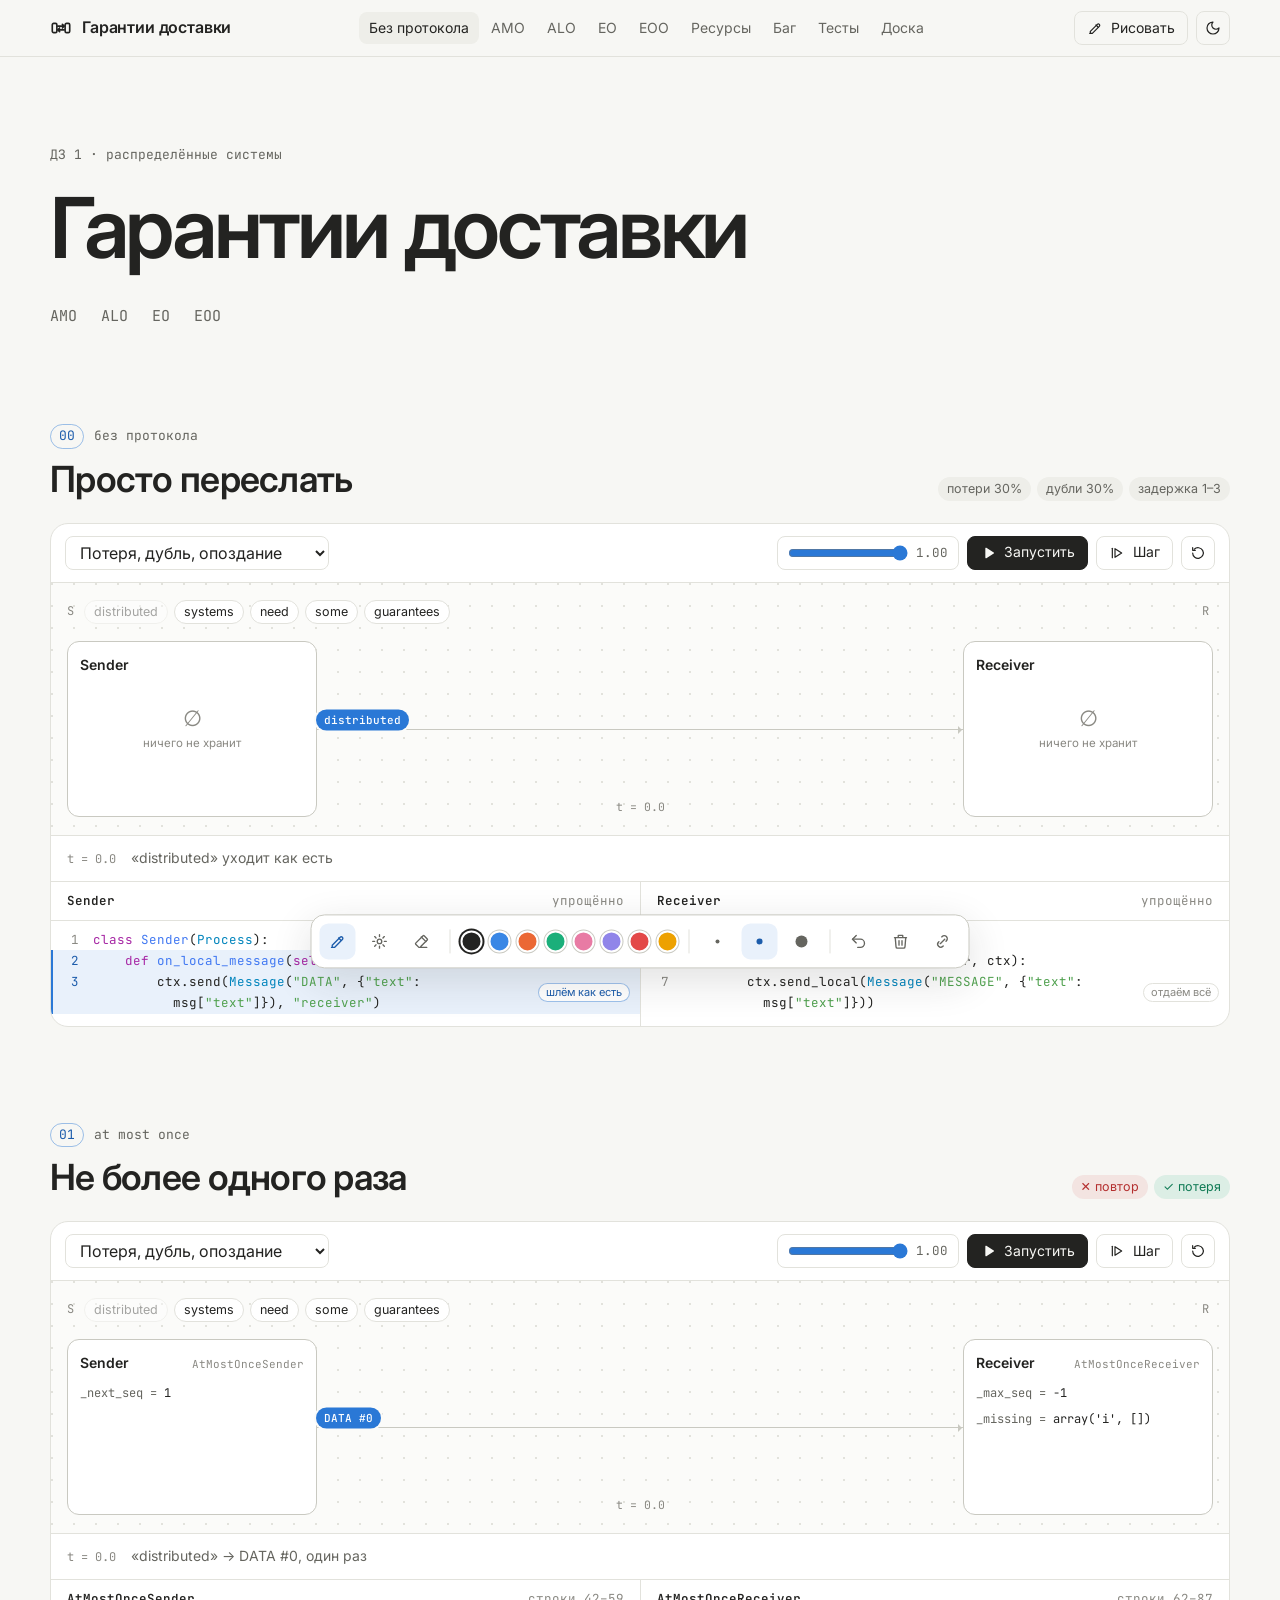
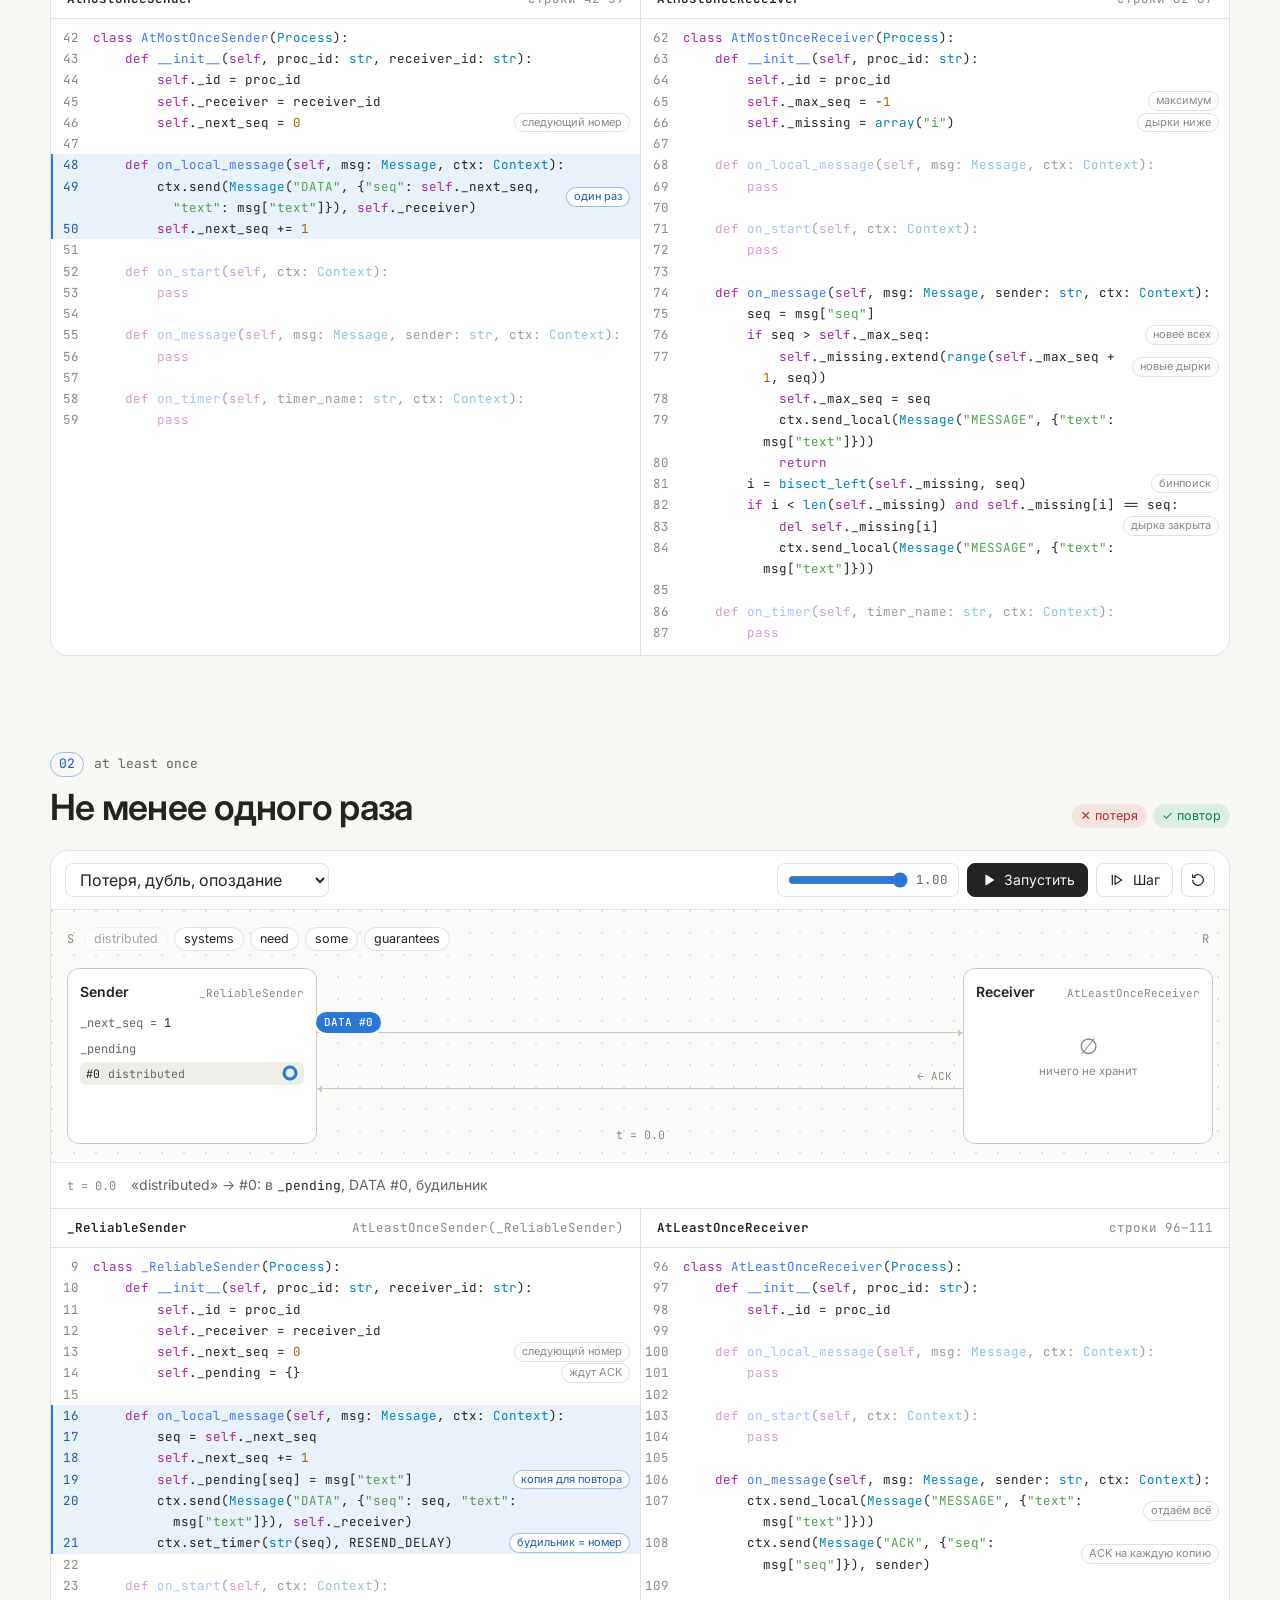
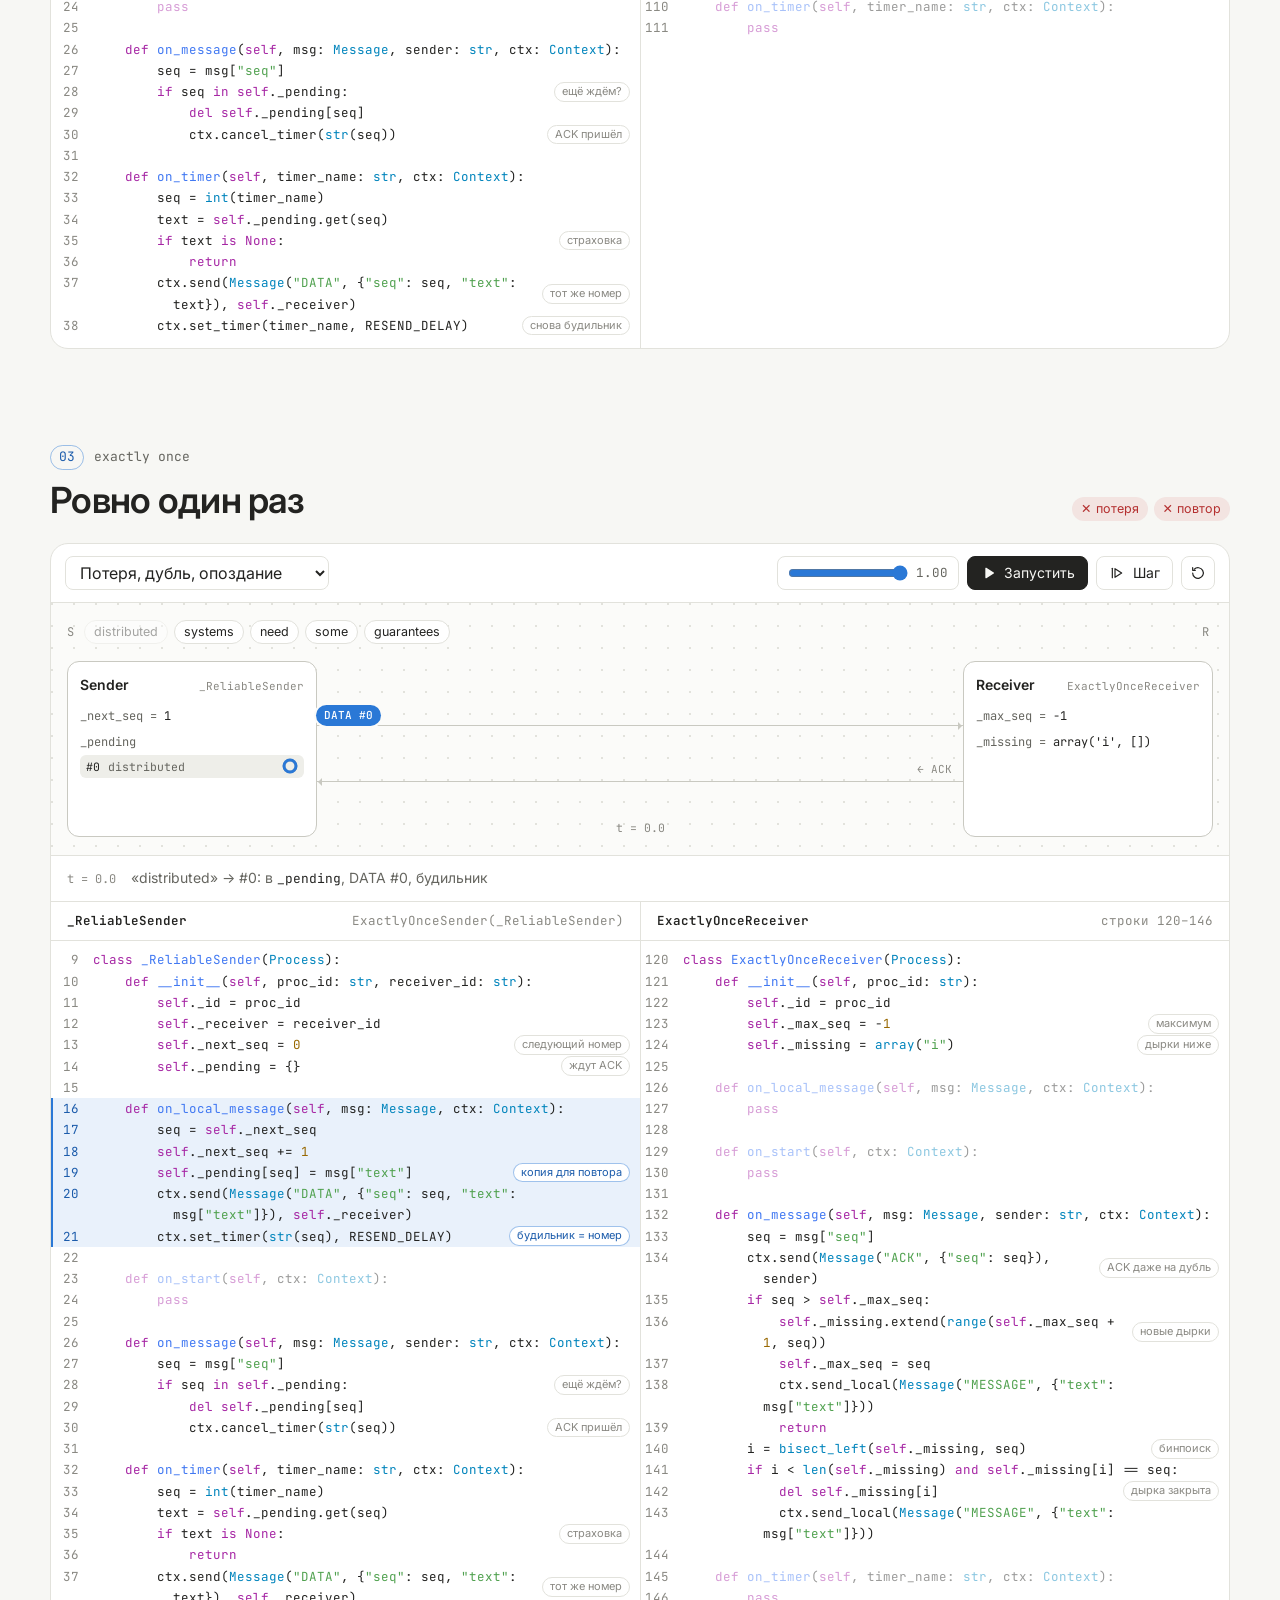
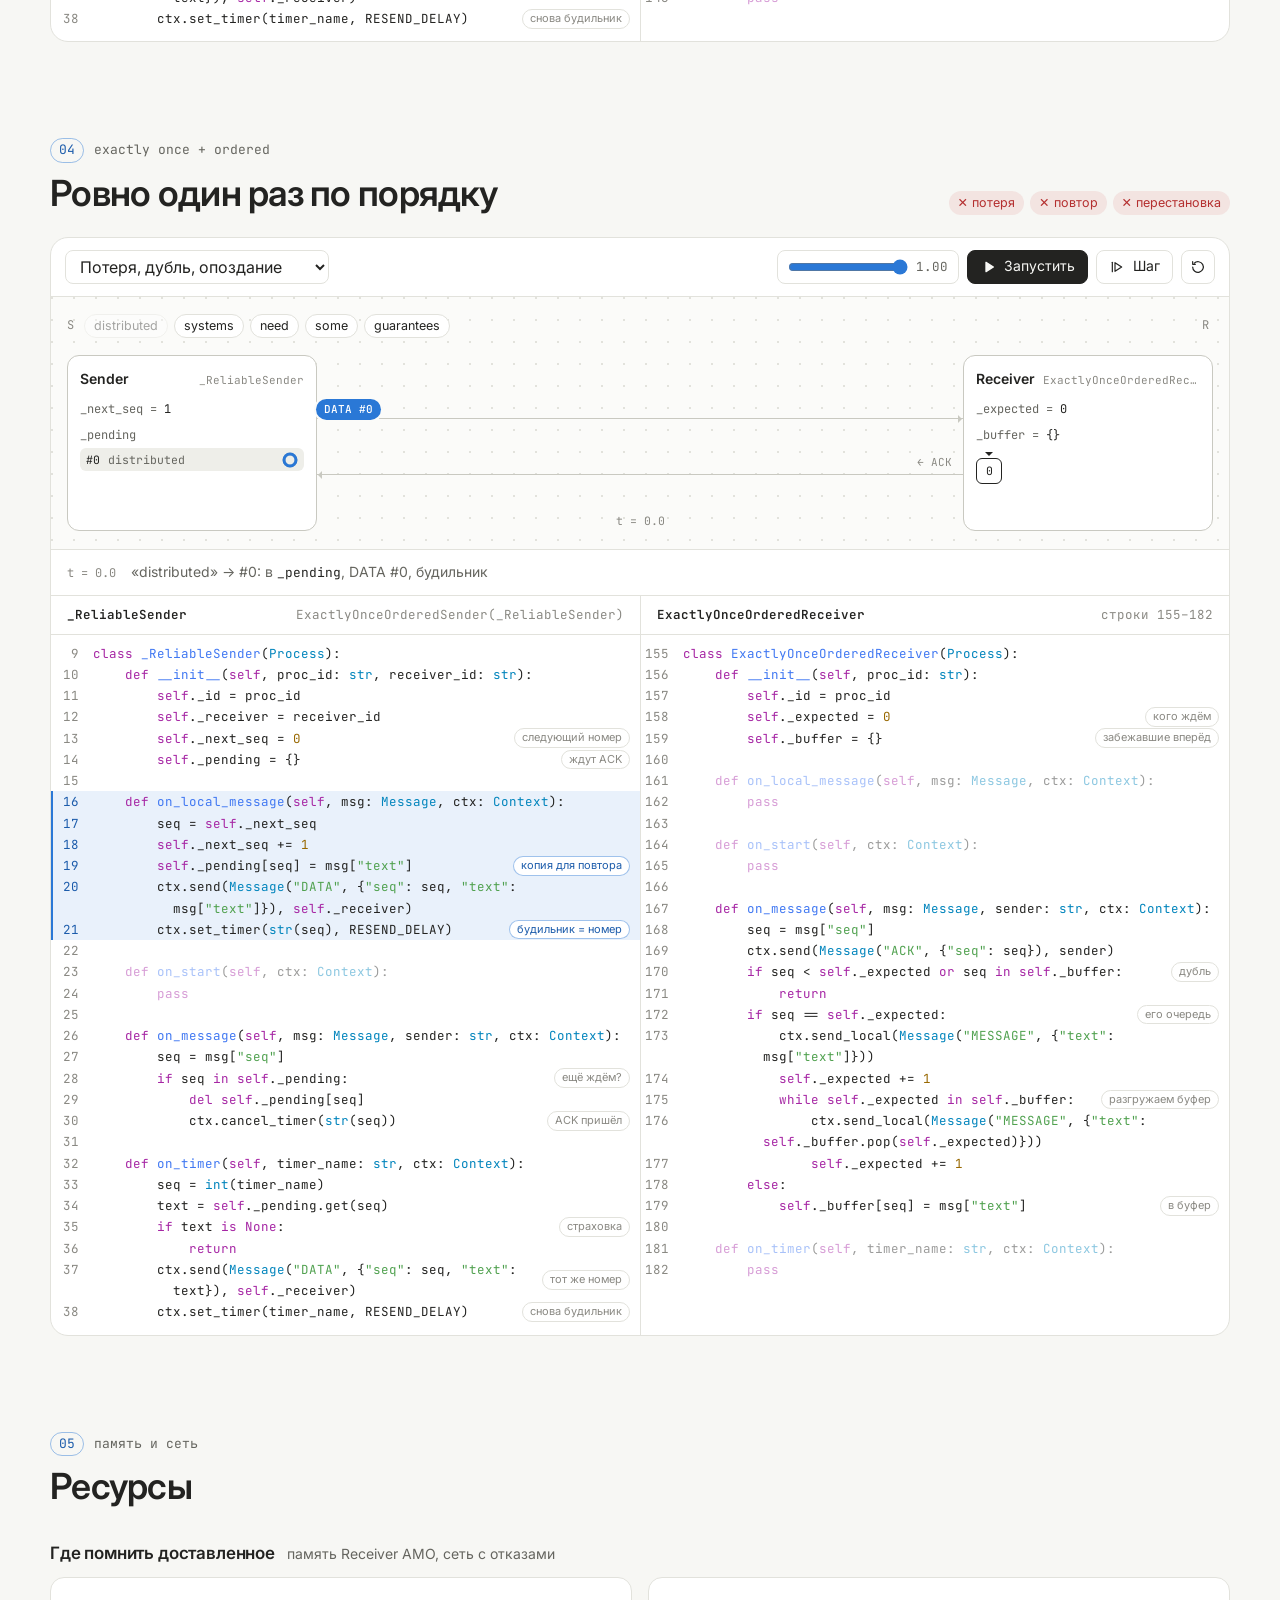
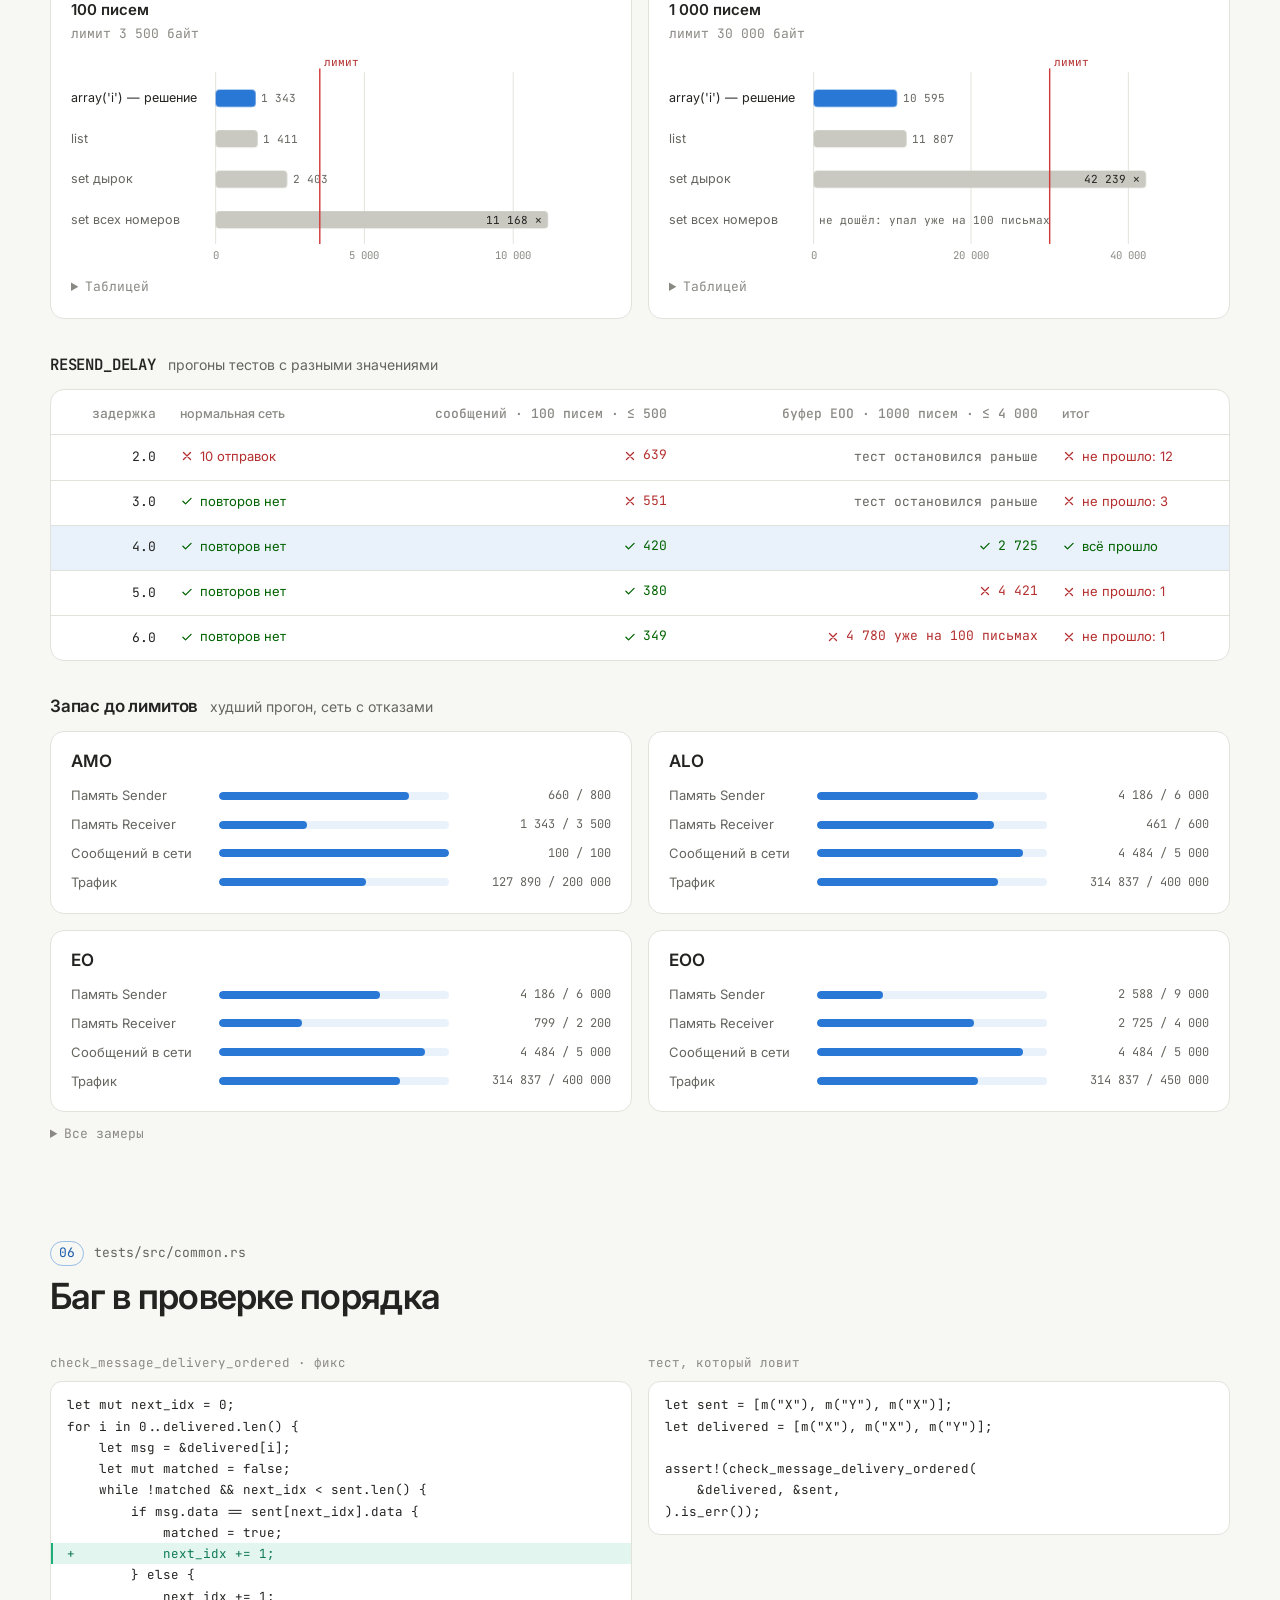
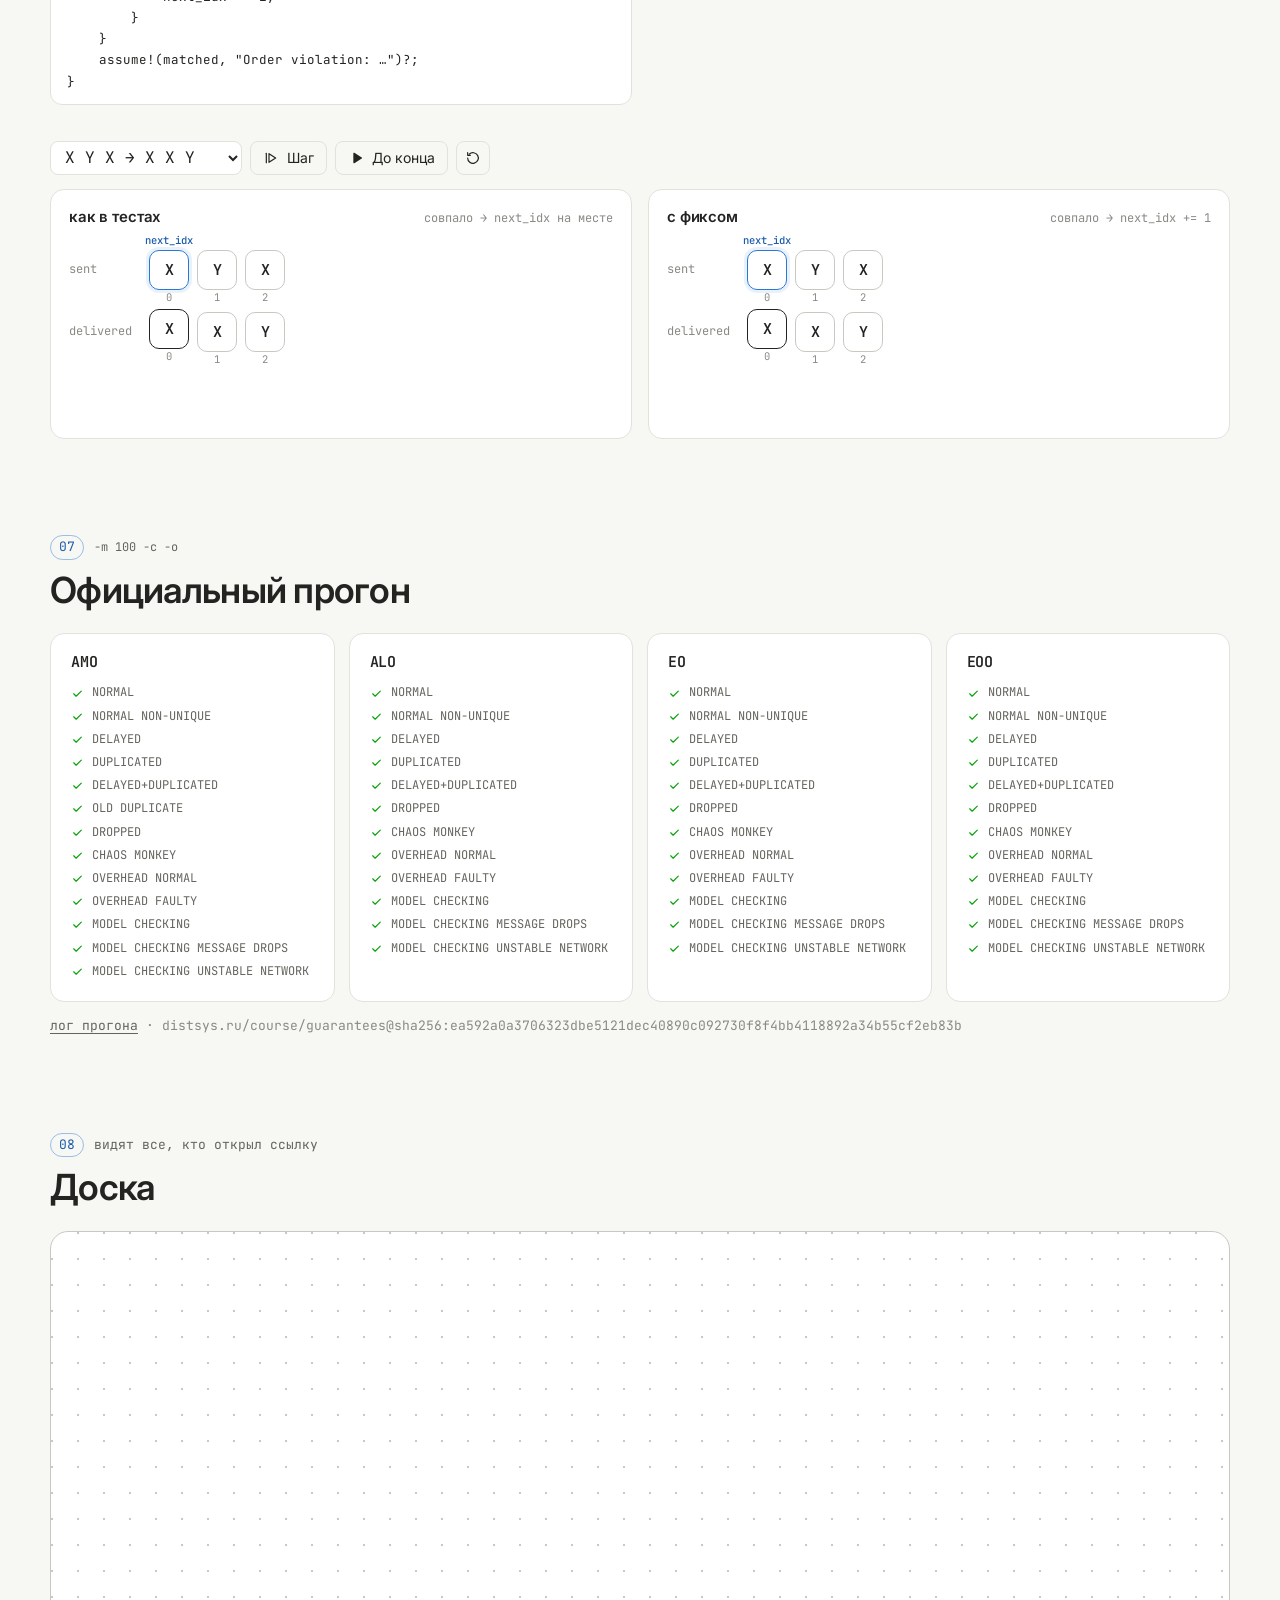
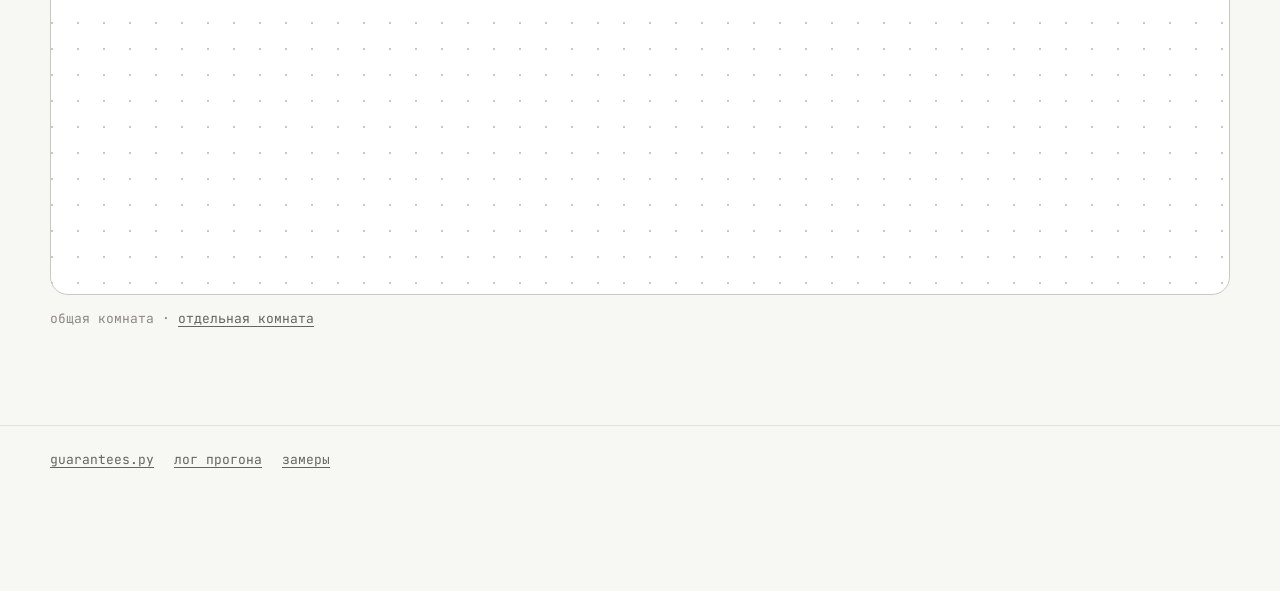
==== commit 66890eb8: "Simplify the first screen The guarantee cards and the score tiles read as decoration, and the connec" ====
--- a/public/index.html
+++ b/public/index.html
@@ -50,7 +50,6 @@
       <a href="#board">Доска</a>
     </nav>
     <div class="bar-tools">
-      <span class="status-dot" id="status" title="Нет связи с доской"></span>
       <div class="peers" id="peers" aria-label="Кто сейчас на странице"></div>
       <button class="chip-button" id="draw-toggle" type="button" aria-pressed="false" title="Рисовать поверх страницы — видят все, кто открыл ссылку (D)">
         <svg aria-hidden="true"><use href="#i-pen"/></svg><span class="label-text">Рисовать</span>
@@ -69,32 +68,7 @@
   <div class="wrap">
     <p class="eyebrow">ДЗ 1 · распределённые системы</p>
     <h1>Гарантии доставки</h1>
-    <div class="grid-4 guarantee-cards">
-      <a class="card guarantee-card" href="#amo">
-        <span class="abbr">AMO</span>
-        <h3>Не более одного раза</h3>
-        <div class="rule"><span class="no">повтор</span><span class="yes">потеря</span></div>
-      </a>
-      <a class="card guarantee-card" href="#alo">
-        <span class="abbr">ALO</span>
-        <h3>Не менее одного раза</h3>
-        <div class="rule"><span class="no">потеря</span><span class="yes">повтор</span></div>
-      </a>
-      <a class="card guarantee-card" href="#eo">
-        <span class="abbr">EO</span>
-        <h3>Ровно один раз</h3>
-        <div class="rule"><span class="no">потеря</span><span class="no">повтор</span></div>
-      </a>
-      <a class="card guarantee-card" href="#eoo">
-        <span class="abbr">EOO</span>
-        <h3>Ровно один раз по порядку</h3>
-        <div class="rule"><span class="no">потеря</span><span class="no">повтор</span><span class="no">перестановка</span></div>
-      </a>
-    </div>
-    <div class="kpis">
-      <div class="kpi"><span class="kpi-value" data-value="passed">—</span><span class="kpi-label">из <span data-value="total">—</span> тестов</span></div>
-      <div class="kpi"><span class="kpi-value" data-value="score">—</span><span class="kpi-label">SCORE из 9</span></div>
-    </div>
+    <p class="hero-links"><a href="#amo">AMO</a><a href="#alo">ALO</a><a href="#eo">EO</a><a href="#eoo">EOO</a></p>
   </div>
 </section>
 
--- a/public/styles.css
+++ b/public/styles.css
@@ -285,6 +285,20 @@
   background: var(--surface);
   cursor: pointer;
 }
+.speed {
+  display: inline-flex;
+  align-items: center;
+  gap: 8px;
+  height: 34px;
+  padding: 0 10px;
+  border: 1px solid var(--line);
+  border-radius: var(--radius);
+  color: var(--muted);
+  font-family: var(--mono);
+  font-size: 12.5px;
+}
+.speed input { width: 120px; margin: 0; accent-color: var(--accent); cursor: pointer; }
+.speed output { min-width: 3.4ch; text-align: right; font-variant-numeric: tabular-nums; }
 .play-button { min-width: 112px; justify-content: center; }
 .play-button.primary { background: var(--ink); color: var(--page); border-color: var(--ink); }
 .play-button.primary:hover { background: var(--muted); border-color: var(--muted); }
@@ -796,3 +810,6 @@
   html { scroll-behavior: auto; }
   *, *::before, *::after { animation-duration: .01ms !important; animation-iteration-count: 1 !important; transition-duration: .01ms !important; }
 }
+.hero-links { display: flex; gap: 24px; margin: 28px 0 0; font-family: var(--mono); font-size: 15px; }
+.hero-links a { color: var(--muted); text-decoration: none; }
+.hero-links a:hover { color: var(--ink); }
